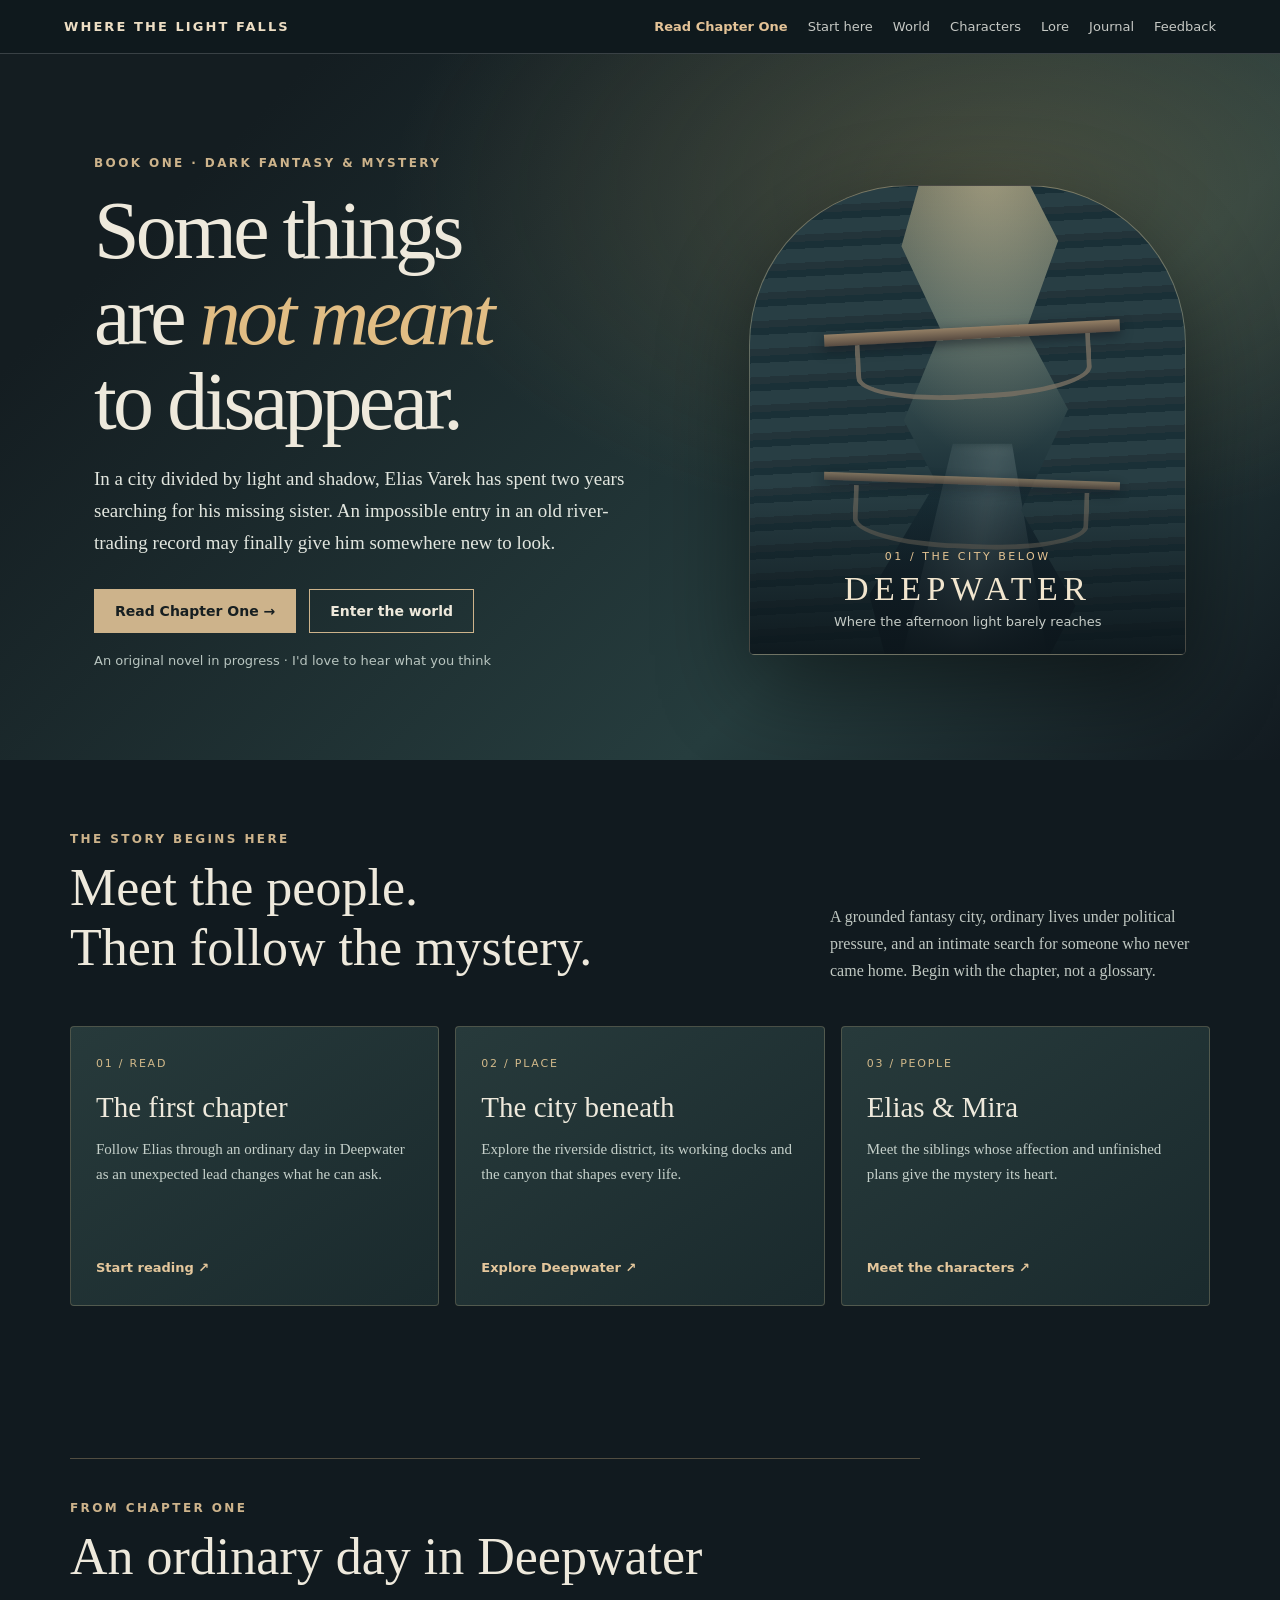
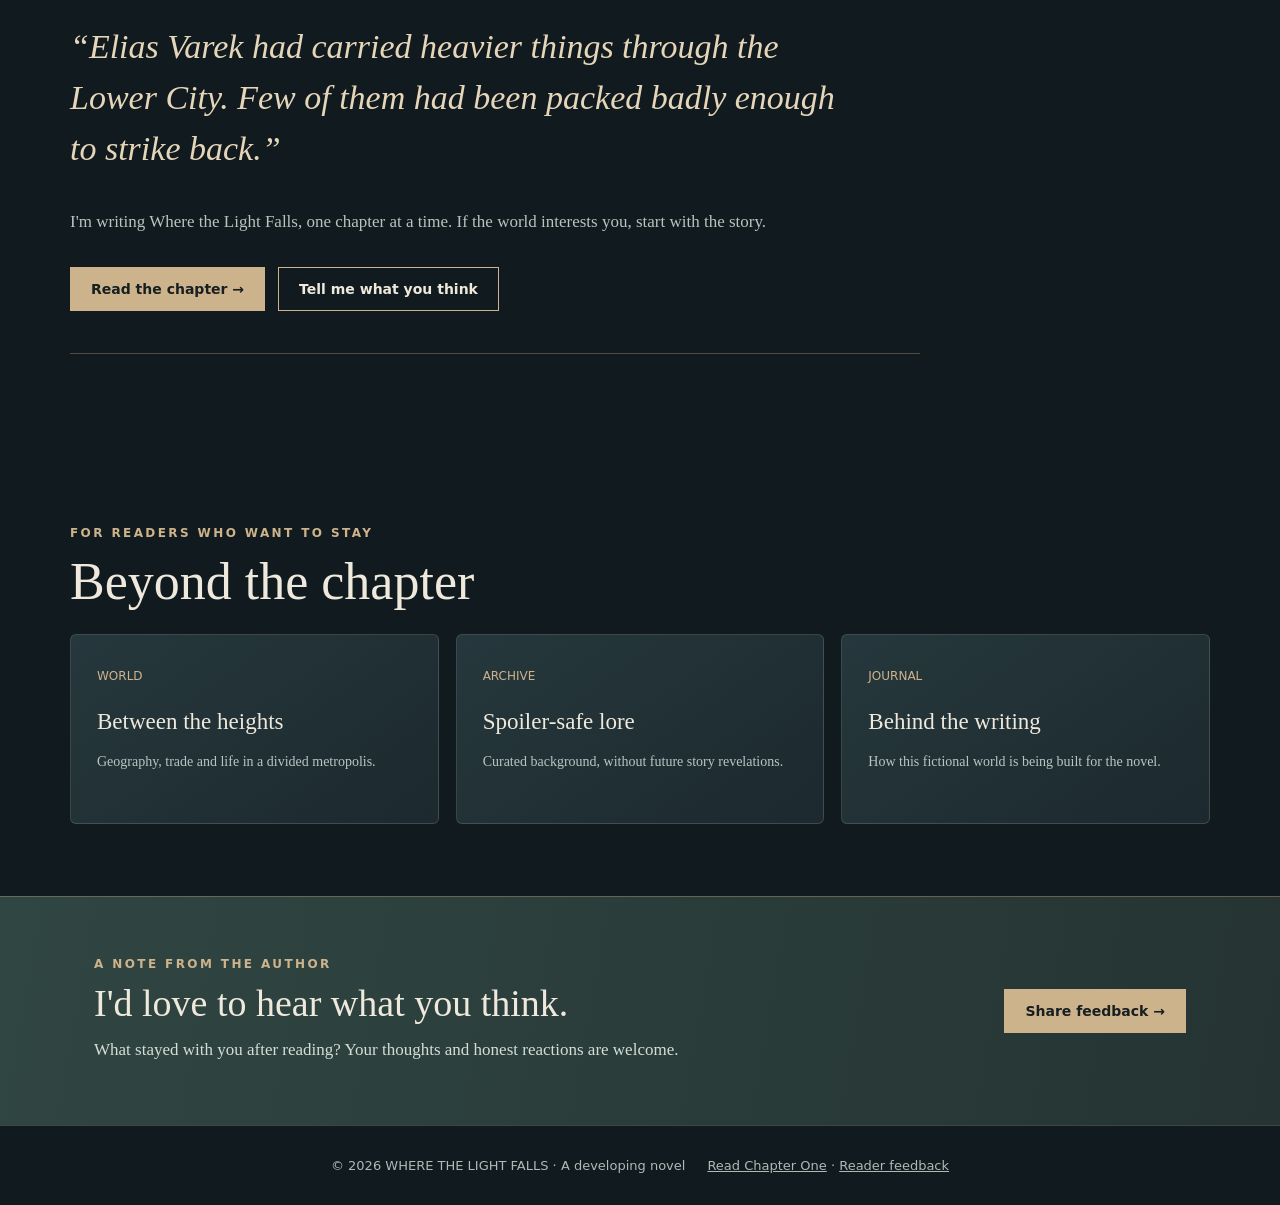
==== index.html @ 9a4fb6af "Update site metadata for novel in development" ====
<!doctype html>
<html lang="en">
<head>
<meta charset="utf-8">
<meta name="viewport" content="width=device-width,initial-scale=1">
<meta name="description" content="A sister missing for two years. A city divided by light and shadow. Discover Where the Light Falls and begin with Chapter One.">
<meta name="theme-color" content="#111a1f">
<meta property="og:type" content="website">
<meta property="og:title" content="Where the Light Falls — An Original Dark Fantasy Mystery">
<meta property="og:description" content="Explore the city of Deepwater, meet Elias and Mira, and read Chapter One.">
<title>Where the Light Falls — Read the First Chapter</title>
<link rel="stylesheet" href="styles.css">
</head>
<body>
<a class="skip" href="#app">Skip to main content</a>
<header class="header">
<a class="brand" href="#/">WHERE THE LIGHT FALLS</a>
<button class="menu" aria-expanded="false" aria-controls="nav" id="menu" type="button">Menu</button>
<nav id="nav" class="nav" aria-label="Main navigation">
<a class="nav-feature" href="chapter-one.html">Read Chapter One</a>
<a href="#/discover">Start here</a>
<a href="#/world">World</a>
<a href="#/characters">Characters</a>
<a href="#/lore">Lore</a>
<a href="#/development">Journal</a>
<a href="feedback.html">Feedback</a>
</nav>
</header>
<main id="app" tabindex="-1">
<noscript><section class="shell section"><h1>Where the Light Falls</h1><p>A novel-first dark fantasy mystery. <a href="chapter-one.html">Read Chapter One</a> or <a href="feedback.html">send your reactions</a>.</p></section></noscript>
</main>
<footer class="footer"><span>© 2026 WHERE THE LIGHT FALLS · A developing novel</span><span><a href="chapter-one.html">Read Chapter One</a> · <a href="feedback.html">Reader feedback</a></span></footer>
<script src="app.js"></script>
</body>
</html>
---- styles.css ----
:root{--bg:#111a1f;--panel:#202c31;--gold:#cdb38b;--paper:#eee5d4;--ink:#332f29;--muted:#c1c6c3}*{box-sizing:border-box}html{scroll-behavior:smooth}body{margin:0;background:var(--bg);color:#eee9dc;font:17px/1.7 Georgia,serif}a{color:inherit}button,input{font:inherit}a:focus-visible,button:focus-visible,input:focus-visible{outline:3px solid var(--gold);outline-offset:3px}.skip{position:absolute;left:-9999px}.skip:focus{left:10px;top:10px;z-index:10;background:white;color:black;padding:10px}.header{position:sticky;top:0;z-index:5;padding:19px 5%;display:flex;align-items:center;justify-content:space-between;gap:20px;background:#10191ef5;border-bottom:1px solid #ffffff2d}.brand{text-decoration:none;letter-spacing:.16em;font:bold 13px system-ui;color:#eddec4}.nav{display:flex;flex-wrap:wrap;gap:20px}.nav a{font:13px system-ui;text-decoration:none;color:#c6c9c5}.nav a[aria-current=page],.nav a:hover{color:var(--gold)}.menu{display:none;border:1px solid #6b7675;background:none;color:#f0e6d7;padding:7px 12px}.shell{max-width:1140px;margin:auto;padding:0 24px}.hero{padding:110px 0 95px;background:radial-gradient(circle at 80% 40%,#3e625a52,transparent 43%),linear-gradient(125deg,transparent 50%,#82674b20)}.kicker{color:var(--gold);font:600 12px system-ui;letter-spacing:.2em;text-transform:uppercase}.hero h1{font-size:clamp(50px,8vw,94px);line-height:1.04;font-weight:normal;letter-spacing:-.04em;max-width:850px;margin:18px 0}.hero p{max-width:620px;color:#d0d5d0;font-size:19px}.actions{display:flex;flex-wrap:wrap;gap:13px;margin-top:30px}.btn{display:inline-block;text-decoration:none;border:1px solid var(--gold);padding:13px 20px;font:600 14px system-ui}.btn.primary{color:#171f21;background:var(--gold)}.section{padding:72px 0}.section h2,.title{font-size:clamp(34px,5vw,52px);font-weight:normal;line-height:1.15;margin:12px 0 22px}.muted{color:var(--muted)}.grid{display:grid;grid-template-columns:repeat(3,minmax(0,1fr));gap:17px}.tile{background:linear-gradient(145deg,#26383d,#1c292e);border:1px solid #ffffff20;border-radius:6px;padding:26px;min-height:190px;text-decoration:none}.tile:hover{border-color:var(--gold)}.tile small{font:12px system-ui;color:var(--gold)}.tile h3{font-size:23px;font-weight:normal;margin:13px 0 8px}.tile p{font-size:14px;color:#bac5c2;margin:0}.paper{max-width:930px;background:var(--paper);color:var(--ink);margin:40px auto 80px;padding:clamp(30px,6vw,70px);border-radius:5px}.paper a{color:#6b4b2d}.paper h1{font-weight:normal;font-size:clamp(36px,5vw,58px);line-height:1.13}.paper h2{font-size:30px;font-weight:normal}.paper p{max-width:70ch}.paper .kicker{color:#7b6247}.search{width:100%;max-width:600px;border:1px solid #cab994;background:#fbf6ed;color:#272723;border-radius:3px;padding:15px}.filters{display:flex;gap:8px;flex-wrap:wrap;margin:18px 0}.filter{border:1px solid #9aa5a0;color:#ddd;background:none;padding:7px 12px;border-radius:30px;font:13px system-ui;cursor:pointer}.filter.active{background:var(--gold);color:#1b2428}.timeline{border-left:1px solid var(--gold);padding-left:28px;margin:35px 0}.event{position:relative;margin-bottom:32px}.event:before{content:'';position:absolute;left:-34px;top:9px;width:11px;height:11px;border-radius:50%;background:var(--gold)}.event h3{margin:0;font-size:21px}.event p{margin:4px 0;color:#c4cecb}.disclaimer{border-left:3px solid var(--gold);padding:10px 18px;color:#c5d0ce;font:14px/1.7 system-ui}.footer{border-top:1px solid #ffffff30;padding:32px 22px;text-align:center;font:13px system-ui;color:#afb9b6}@media(max-width:800px){.menu{display:block}.nav{display:none;position:absolute;left:0;right:0;top:64px;background:var(--bg);padding:20px 5%;flex-direction:column}.nav.open{display:flex}.grid{grid-template-columns:repeat(2,1fr)}}@media(max-width:560px){.grid{grid-template-columns:1fr}.hero{padding:75px 0}.hero h1{font-size:50px}.section{padding:45px 0}.paper{margin:25px 14px;padding:28px}.header{padding:15px}}@media(prefers-reduced-motion:reduce){html{scroll-behavior:auto}}


/* Reader edition, 20 Oct 2026: story-first presentation and accessible long-form reading. */
:root{--paper-cream:#f0e7d7;--dark-forest:#131e23;--reading-ink:#282a27}
.header .nav-feature{color:#e4c397;font-weight:700}
.header .nav-feature:hover{color:#fff0d3}
.footer{display:flex;justify-content:center;align-items:center;gap:22px;flex-wrap:wrap}
.footer a:hover{color:var(--gold)}
.story-hero{padding:clamp(64px,8vw,105px) 0 76px;overflow:hidden;background:radial-gradient(ellipse at 78% 19%,#a58a534a,transparent 43%),linear-gradient(135deg,#141d21 16%,#263d3e 70%,#121a20)}
.hero-grid{display:grid;grid-template-columns:1.14fr .86fr;gap:clamp(30px,6vw,100px);align-items:center}
.story-hero h1{font-size:clamp(48px,6.4vw,87px);line-height:1.04;letter-spacing:-.045em;max-width:none}
.story-hero h1 em{font-weight:normal;color:#e1bd84}
.story-hero .hero-lead{max-width:560px;color:#e2e6df;font-size:19px;line-height:1.68}
.hero-note{font:13px/1.6 system-ui!important;color:#b8c5c0!important;margin-top:18px}
.canyon-visual{position:relative;isolation:isolate;min-height:470px;overflow:hidden;border:1px solid #b6a17e55;border-radius:160px 160px 5px 5px;background:linear-gradient(180deg,#8f94845e 0%,#435b5b 30%,#182d35 67%,#121c26 100%);box-shadow:0 30px 90px #0007}
.canyon-light{position:absolute;inset:-20% 0 0;background:radial-gradient(ellipse at 55% 12%,#ddcda47a 0%,transparent 43%)}
.canyon-side{position:absolute;z-index:2;top:-4%;height:120%;width:57%;background:repeating-linear-gradient(177deg,#283e44 0 14px,#23343a 14px 21px,#1a3037 21px 28px);border:1px solid #566c6a5c}
.side-left{left:-8%;clip-path:polygon(0 0,84% 0,75% 14%,91% 29%,76% 45%,89% 56%,62% 76%,76% 100%,0 100%)}
.side-right{right:-9%;clip-path:polygon(18% 0,100% 0,100% 100%,14% 100%,40% 78%,18% 61%,37% 43%,20% 29%,33% 13%)}
.canyon-bridge{position:absolute;left:17%;right:15%;height:12px;z-index:3;background:linear-gradient(#937f65,#584b41);box-shadow:0 4px 12px #121820a6}
.canyon-bridge:after{content:"";position:absolute;left:10%;right:10%;top:12px;height:55px;border:5px solid #7a7163;border-top:0;border-radius:0 0 45% 45%;opacity:.8}
.bridge-top{top:30%;transform:rotate(-3deg)}
.bridge-mid{top:62%;transform:rotate(2deg);height:8px;opacity:.8}
.canyon-river{position:absolute;z-index:1;bottom:0;left:35%;width:35%;height:45%;background:linear-gradient(100deg,transparent,#8fa3a34d,transparent);clip-path:polygon(33% 0,72% 0,95% 100%,0 100%);filter:blur(4px)}
.canyon-visual-label{position:absolute;z-index:5;left:0;bottom:0;right:0;padding:65px 25px 25px;background:linear-gradient(0deg,#0c161be9,transparent);display:flex;flex-direction:column;align-items:center;text-align:center}
.canyon-visual-label span{color:#e5c493;font:11px system-ui;letter-spacing:.23em}
.canyon-visual-label strong{font:normal 34px/1.5 Georgia,serif;letter-spacing:.16em;color:#f2e6cf}
.canyon-visual-label small{color:#c6ccc7;font:13px system-ui}
.split-heading{display:flex;justify-content:space-between;gap:55px;align-items:end;margin-bottom:26px}
.split-heading>p{max-width:380px;font-size:16px;color:#c0c8c2}
.story-grid{display:grid;grid-template-columns:repeat(3,minmax(0,1fr));gap:16px}
.feature-tile{display:flex;flex-direction:column;padding:30px 25px;text-decoration:none;min-height:280px;background:linear-gradient(145deg,#273a3b,#1a2a2d);border:1px solid #c7b18745;border-radius:4px;transition:border-color .2s,transform .2s}
.feature-tile:hover{border-color:#cfb78e;transform:translateY(-3px)}
.feature-tile .number{font:11px system-ui;letter-spacing:.16em;color:#d2b98a}
.feature-tile h3{font-size:29px;font-weight:normal;line-height:1.2;margin:20px 0 12px}
.feature-tile p{color:#c5d0ca;font-size:15px;margin:0 0 22px}
.tile-link{margin-top:auto;color:#e4c79c;font:600 13px system-ui}
.excerpt-section{padding-block:80px 100px}
.excerpt-copy{max-width:850px;border-top:1px solid #ab96716a;border-bottom:1px solid #ab96716a;padding:42px 0}
.excerpt-copy h2{margin-bottom:24px}
.excerpt-line{font:italic clamp(23px,3vw,34px)/1.5 Georgia,serif;color:#e6d6b9;max-width:780px}
.excerpt-copy>p:not(.excerpt-line){color:#b8c4bd}
.reader-invite{background:linear-gradient(100deg,#304643,#253432);padding:60px 0;border-top:1px solid #bfa47763}
.reader-invite .shell{display:flex;justify-content:space-between;gap:34px;align-items:center}
.reader-invite h2{font-size:38px;line-height:1.1;font-weight:normal;margin:12px 0}
.reader-invite p{margin:0;color:#d5ddd5}
.reader-invite .btn{flex-shrink:0}
.btn:hover{filter:brightness(1.09)}
/* Standalone reader: full text is semantic HTML and requires no JS. */
.reading-header{position:relative}
.reading-nav{display:flex;align-items:center;gap:25px;font:14px system-ui}
.reading-nav a{text-decoration:none;color:#e4d7c4}
.reading-nav a:hover{text-decoration:underline;color:var(--gold)}
.brand-mark{color:#d0b18a;font-size:12px;letter-spacing:0;margin-right:9px}
.reading-progress{position:fixed;top:0;left:0;right:0;height:4px;z-index:25;pointer-events:none}
#progress-fill{background:#c9ae7c;height:100%;width:0;transition:width .08s}
.reading-page{background:radial-gradient(circle at 50% 0%,#394443,#151e21 70%);color:#e7e3d7}
.reader-frame{width:min(100% - 32px,880px);margin:54px auto 110px;background:var(--paper-cream);color:var(--reading-ink);border:1px solid #cfc0a6;box-shadow:0 24px 70px #0006}
.reader-intro{text-align:center;padding:64px 52px 32px}
.reader-intro .kicker{color:#765c42}
.reader-intro h1{font:normal clamp(44px,7vw,72px)/1.13 Georgia,serif;letter-spacing:-.035em;margin:18px 0 10px}
.reader-subtitle{font:19px Georgia,serif;letter-spacing:.04em;margin:0;color:#645b4f}
.reader-deck{max-width:460px;margin:34px auto 12px;color:#4e5049;font-size:16px}
.reader-meta{font:13px/1.6 system-ui;margin:0;color:#696960}
.reading-tools{position:sticky;top:0;z-index:4;margin:12px auto 0;padding:12px 36px;background:#e3d8c5f0;border-block:1px solid #bdaf9b;display:flex;justify-content:space-between;align-items:center;gap:16px}
.reading-tools-label{font:12px system-ui;color:#4b4f47}
.reading-tool-actions{display:flex;align-items:center;gap:7px}
.reading-tool-actions button{cursor:pointer;border:1px solid #77705f;background:#f5eedf;color:#262b27;border-radius:4px;padding:7px 13px;font:14px system-ui}
.reading-tool-actions button:hover{background:#fff8ea}
.reading-tool-actions button:disabled{opacity:.4;cursor:default}
.reader-prose{max-width:68ch;margin:auto;padding:48px 28px 70px;font:var(--reader-font,20px)/1.84 Georgia,serif;letter-spacing:.001em}
.reader-prose p{margin:0 0 1.18em;max-width:none;overflow-wrap:break-word}
.reader-prose em{font-style:italic}
.reader-prose .scene-break{text-align:center;margin:2em 0 2.6em;color:#8c7c66;letter-spacing:.3em}
.end-of-chapter{text-align:center;border-top:1px solid #bbae9b;padding:64px 55px 58px;background:#e6dccd}
.end-of-chapter .kicker{color:#715638}
.end-of-chapter h2{font:normal 40px Georgia,serif;line-height:1.2;margin:14px 0}
.end-of-chapter>p{max-width:560px;margin:0 auto;color:#4c4b46}
.end-of-chapter .actions{justify-content:center;margin:30px 0}
.end-of-chapter .btn{border-color:#755a3f;color:#302e28}
.end-of-chapter .btn.primary{background:#463b2e;color:#fff7e8;border-color:#463b2e}
.end-of-chapter .reader-disclaimer{font:12px/1.65 system-ui;margin-top:24px;color:#605c54}
.night-reader .reader-frame{background:#19232a;color:#e8e4d9;border-color:#576b6b}
.night-reader .reader-intro .kicker,.night-reader .reader-subtitle,.night-reader .reader-deck,.night-reader .reader-meta{color:#d5c8ae}
.night-reader .reading-tools{background:#26353add;border-color:#657273}
.night-reader .reading-tools-label{color:#f0e7d4}
.night-reader .reading-tool-actions button{background:#34464b;border-color:#c3baa8;color:#fff5e4}
.night-reader .end-of-chapter{background:#1d2c31;border-color:#60706e}
.night-reader .end-of-chapter h2,.night-reader .end-of-chapter>p{color:#f0e9dc}
.night-reader .end-of-chapter .reader-disclaimer{color:#d6ccc0}
.night-reader .end-of-chapter .kicker{color:#d1b68c}
.night-reader .end-of-chapter .btn{color:#f5e8d3;border-color:#c9b992}
.night-reader .end-of-chapter .btn.primary{background:#d4b78d;color:#1e2527}
.feedback-shell{padding-top:85px;padding-bottom:85px}
.feedback-shell>.title{max-width:800px;font-size:clamp(44px,6vw,69px)}
.feedback-lead{max-width:700px;color:#d5ddd5;font-size:20px}
.feedback-layout{display:grid;grid-template-columns:1.45fr 1fr;gap:23px;margin:40px 0}
.feedback-panel{background:#f0e7d7;color:#30332e;padding:35px 39px}
.feedback-panel h2,.feedback-aside h2,.feedback-note h2{font:normal 31px Georgia,serif;line-height:1.2;margin:8px 0 20px}
.feedback-panel>p{color:#585a54}
.feedback-panel li{margin:0 0 14px;line-height:1.55;padding-left:5px}
.feedback-aside{padding:34px;border:1px solid #cab58e79;background:#223238}
.feedback-aside p{font-size:16px}
.feedback-aside .btn{display:inline-block;margin:15px 0 10px}
.feedback-aside .privacy-note{font:13px/1.7 system-ui;color:#d5ddd5}
.feedback-note{max-width:740px;border-top:1px solid #806e56;padding-top:30px}
.feedback-note p{color:#c9d3cd}
@media(max-width:980px){.hero-grid{grid-template-columns:1fr .8fr;gap:20px}.canyon-visual{min-height:400px}.story-hero h1{font-size:clamp(44px,7vw,69px)}}
@media(max-width:800px){.hero-grid{grid-template-columns:1fr}.canyon-visual{width:min(100%,530px);min-height:310px;max-height:340px;justify-self:center;border-radius:120px 120px 5px 5px}.story-hero{padding:70px 0 55px}.story-grid{grid-template-columns:1fr}.feature-tile{min-height:210px}.split-heading{display:block}.reader-invite .shell{display:block}.reader-invite .btn{margin-top:20px}.feedback-layout{grid-template-columns:1fr}.feedback-shell{padding-top:60px}}
@media(max-width:560px){.story-hero h1{font-size:clamp(44px,13vw,63px)}.story-hero .hero-lead{font-size:17px}.canyon-visual{min-height:280px}.reader-frame{width:100%;margin:0 auto 40px;border-inline:0}.reader-intro{padding:45px 20px 26px}.reader-intro h1{font-size:44px}.reader-prose{padding:32px 23px 55px;line-height:1.78}.reading-tools{padding:10px 17px}.reading-tools-label{display:none}.end-of-chapter{padding:48px 24px}.end-of-chapter h2{font-size:34px}.reading-header{gap:14px}.reading-header .brand{max-width:190px;font-size:10px}.reading-nav{gap:12px;font-size:12px}.feedback-panel,.feedback-aside{padding:25px}}
@media(prefers-reduced-motion:reduce){.feature-tile,#progress-fill{transition:none}}
@media print{.reading-page{background:white}.reading-header,.reading-progress,.reading-tools,.end-of-chapter,.footer{display:none!important}.reader-frame{border:none;box-shadow:none;margin:0;width:100%}.reader-prose{padding:10px;max-width:70ch;font-size:11pt;line-height:1.45}.reader-intro{padding:20px}}
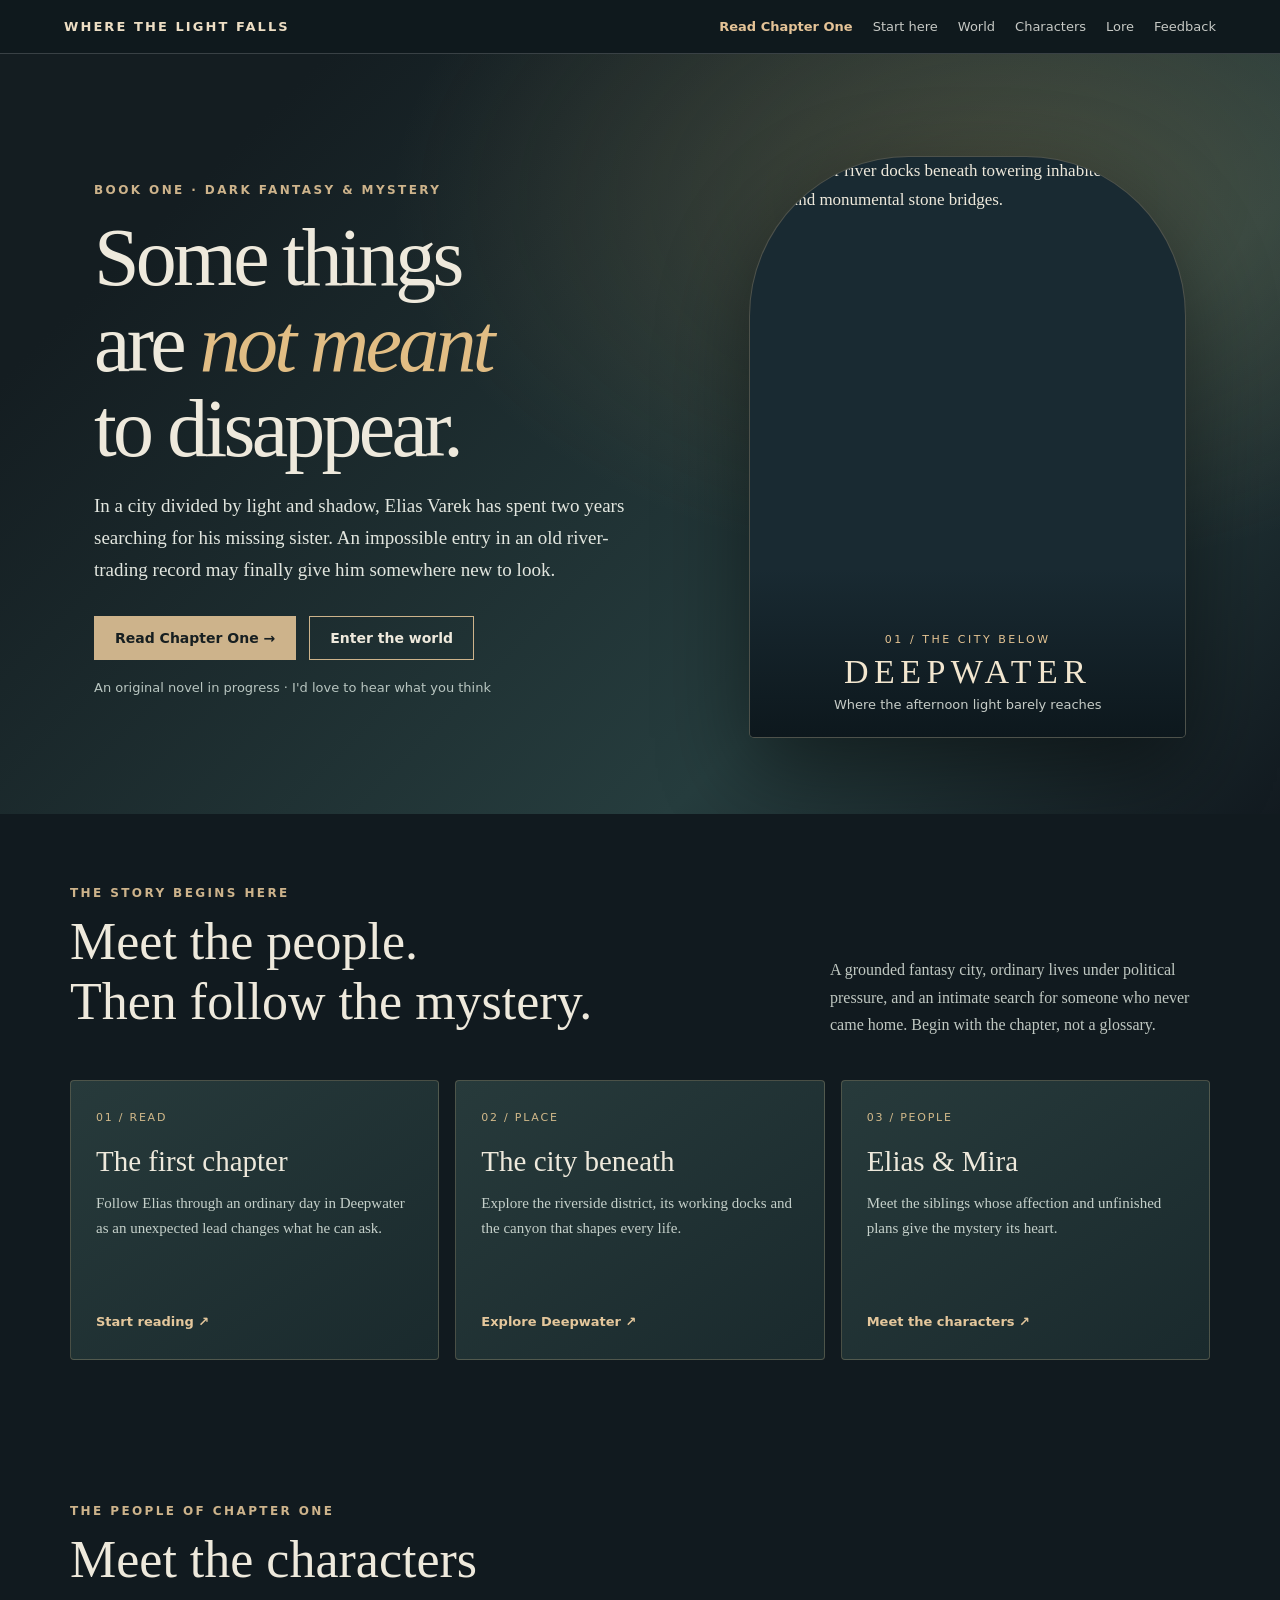
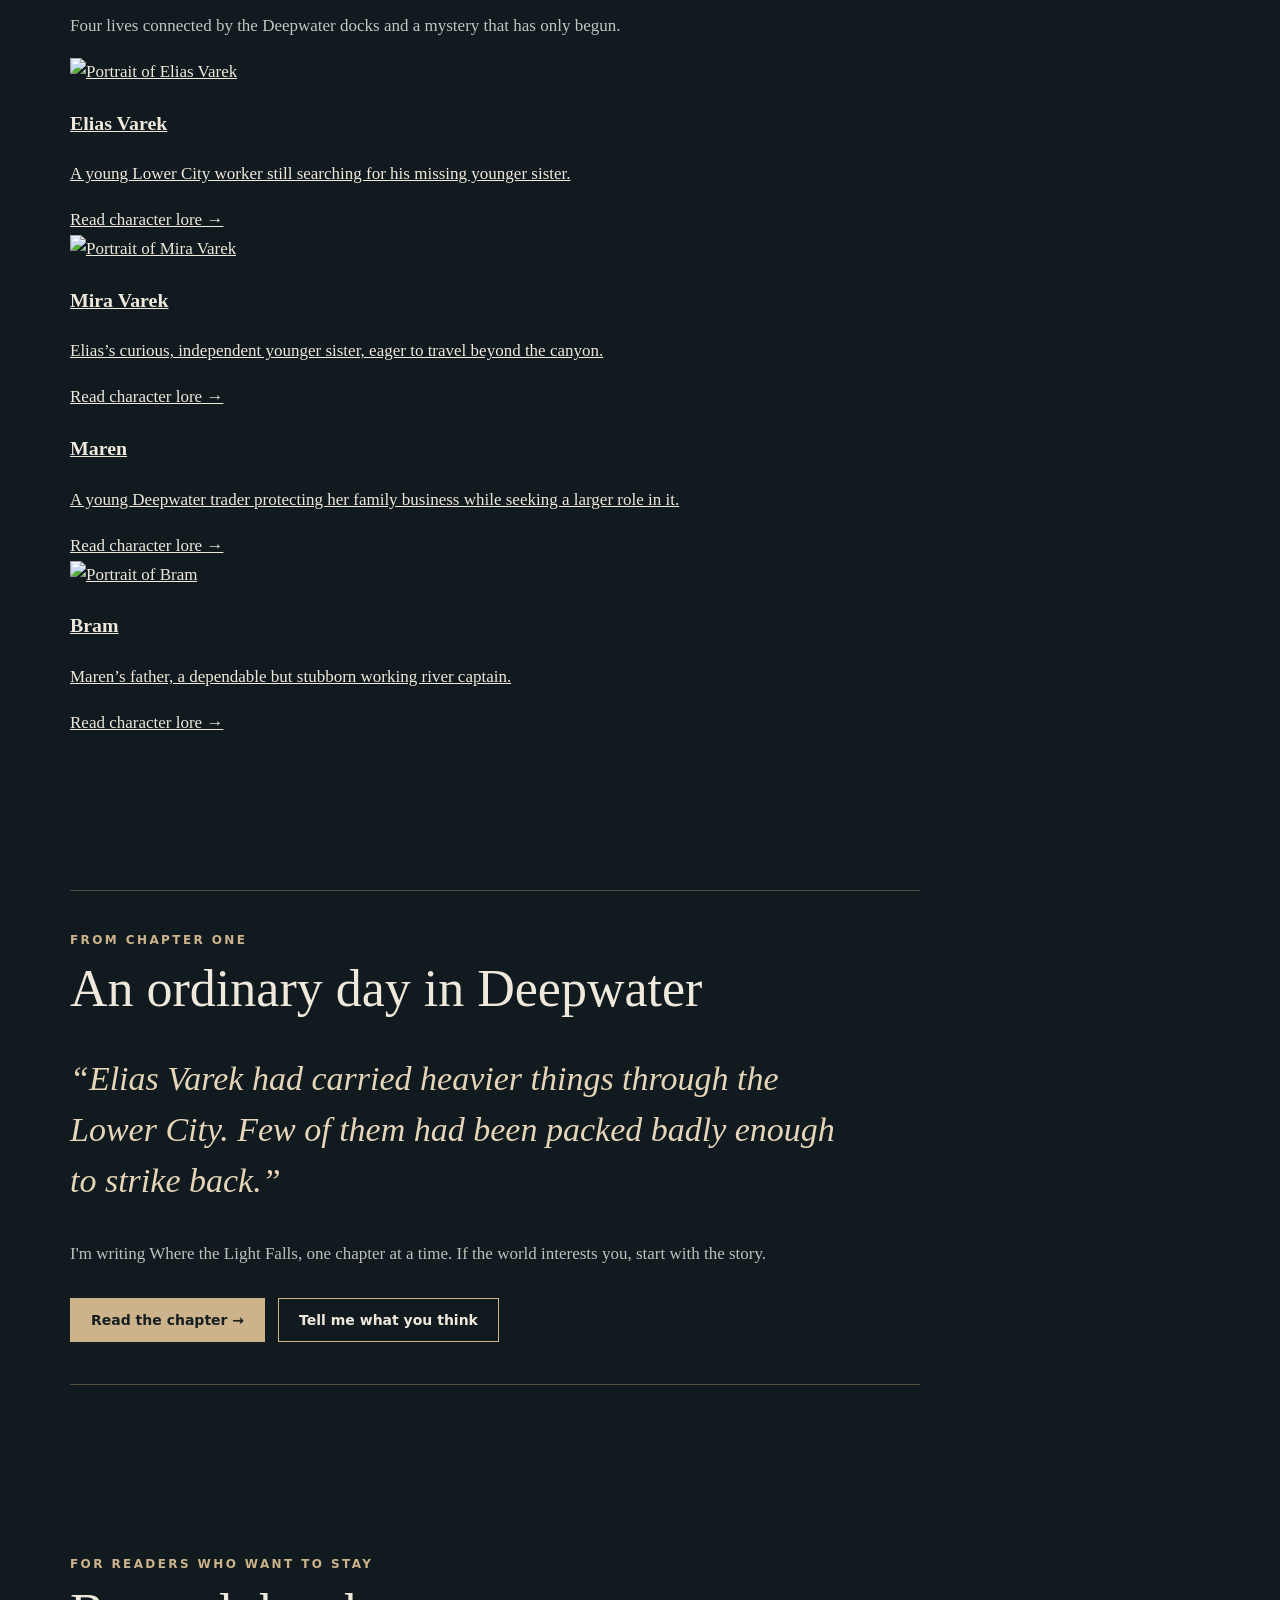
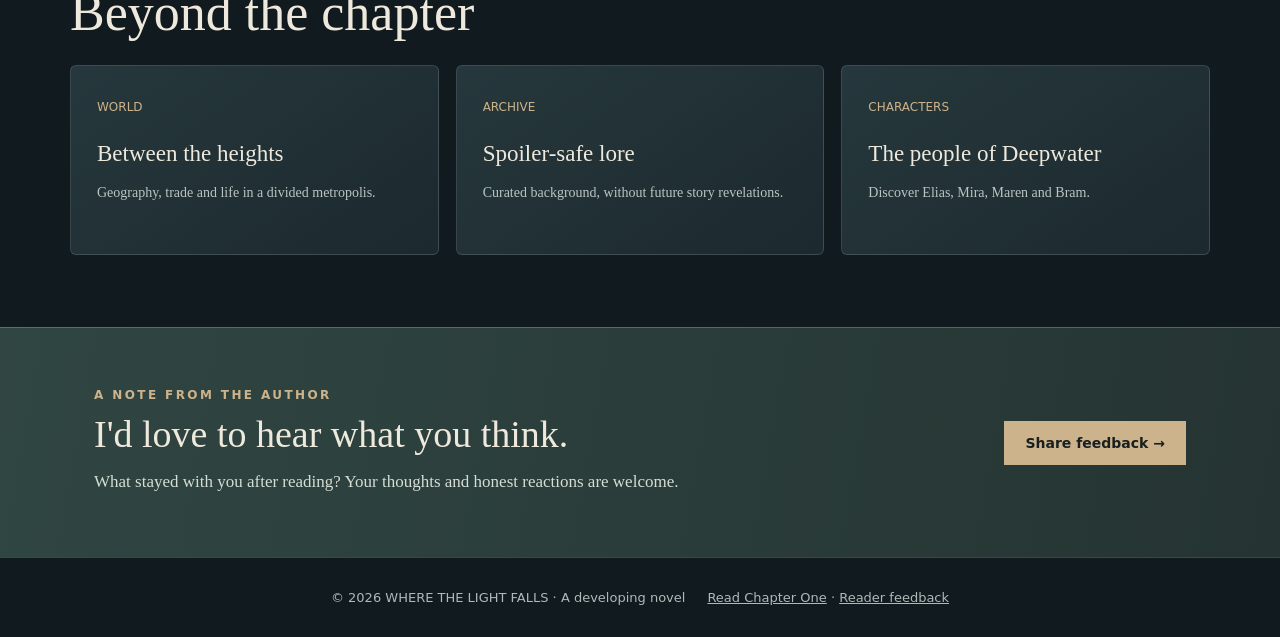
==== commit f49ee696: "Remove Development Journal from navigation" ====
--- a/index.html
+++ b/index.html
@@ -22,7 +22,6 @@
 <a href="#/world">World</a>
 <a href="#/characters">Characters</a>
 <a href="#/lore">Lore</a>
-<a href="#/development">Journal</a>
 <a href="feedback.html">Feedback</a>
 </nav>
 </header>
--- a/styles.css
+++ b/styles.css
@@ -111,3 +111,69 @@
 @media(max-width:560px){.story-hero h1{font-size:clamp(44px,13vw,63px)}.story-hero .hero-lead{font-size:17px}.canyon-visual{min-height:280px}.reader-frame{width:100%;margin:0 auto 40px;border-inline:0}.reader-intro{padding:45px 20px 26px}.reader-intro h1{font-size:44px}.reader-prose{padding:32px 23px 55px;line-height:1.78}.reading-tools{padding:10px 17px}.reading-tools-label{display:none}.end-of-chapter{padding:48px 24px}.end-of-chapter h2{font-size:34px}.reading-header{gap:14px}.reading-header .brand{max-width:190px;font-size:10px}.reading-nav{gap:12px;font-size:12px}.feedback-panel,.feedback-aside{padding:25px}}
 @media(prefers-reduced-motion:reduce){.feature-tile,#progress-fill{transition:none}}
 @media print{.reading-page{background:white}.reading-header,.reading-progress,.reading-tools,.end-of-chapter,.footer{display:none!important}.reader-frame{border:none;box-shadow:none;margin:0;width:100%}.reader-prose{padding:10px;max-width:70ch;font-size:11pt;line-height:1.45}.reader-intro{padding:20px}}
+
+/* Chapter One narrative illustrations: keep the approved image within the reading column. */
+.reader-prose .chapter-illustration{margin:2.3em 0 2.5em;max-width:100%;padding:0}
+.reader-prose .chapter-illustration img{display:block;width:100%;height:auto;max-width:100%;border:1px solid rgba(120,108,89,.33);border-radius:2px}
+.reader-prose .chapter-illustration figcaption{margin:.75em 0 0;font:italic .8em/1.5 Georgia,serif;text-align:center;opacity:.74}
+
+/* Approved Deepwater homepage illustration; keep the site label above the image. */
+.canyon-visual{aspect-ratio:3/4;min-height:0;max-height:none;background:#192a32}
+.canyon-visual .canyon-hero-image{display:block;width:100%;height:100%;object-fit:cover;object-position:50% 50%}
+.canyon-visual .canyon-visual-label{pointer-events:none}
+@media(max-width:980px){.canyon-visual{min-height:0}}
+@media(max-width:800px){.canyon-visual{width:min(100%,530px);min-height:0;max-height:none;aspect-ratio:3/4;border-radius:120px 120px 5px 5px}}
+@media(max-width:560px){.canyon-visual{min-height:0;max-height:none}}
+
+/* Homepage mobile polish: compact reading flow, proper image crop, accessible navigation. */
+@media(max-width:800px){
+  .header{gap:12px;min-height:65px}
+  .header .brand{min-width:0;overflow-wrap:anywhere;line-height:1.35}
+  .header .menu{flex-shrink:0;min-height:44px;cursor:pointer}
+  .header .nav{top:100%;z-index:10;box-shadow:0 12px 26px #0008;border-bottom:1px solid #ffffff26}
+  .header .nav.open{display:flex}
+  .header .nav a{display:block;padding:10px 2px;min-height:42px}
+  .story-hero{padding:48px 0 52px;overflow:visible}
+  .story-hero .hero-grid{grid-template-columns:minmax(0,1fr);gap:34px}
+  .story-hero .hero-copy{min-width:0}
+  .story-hero h1{font-size:clamp(41px,7.5vw,64px);line-height:1.1;overflow-wrap:normal}
+  .story-hero .hero-lead{font-size:18px;line-height:1.6}
+  .story-hero .canyon-visual{width:min(100%,390px);max-width:100%;justify-self:center;aspect-ratio:3/4;max-height:none;min-height:0;border-radius:110px 110px 5px 5px}
+  .story-hero .canyon-hero-image{object-position:50% 50%}
+  .split-heading{display:block;margin-bottom:25px}
+  .split-heading>p{max-width:55ch}
+  .story-grid{grid-template-columns:minmax(0,1fr)}
+  .feature-tile{min-height:0;padding:25px}
+  .feature-tile h3{margin:14px 0 10px}
+  .feature-tile p{margin-bottom:18px}
+  .excerpt-section{padding-block:48px 62px}
+  .reader-invite .shell{display:flex;flex-direction:column;align-items:flex-start;gap:20px}
+  .reader-invite h2{font-size:clamp(29px,6vw,38px)}
+}
+@media(max-width:560px){
+  .shell{padding-inline:20px}
+  .header{padding:12px 20px}
+  .header .brand{font-size:11px;letter-spacing:.08em}
+  .story-hero{padding:36px 0 44px}
+  .story-hero .hero-grid{gap:27px}
+  .story-hero .kicker{font-size:10px;letter-spacing:.15em}
+  .story-hero h1{font-size:clamp(37px,10vw,52px);letter-spacing:-.045em;margin:15px 0 18px}
+  .story-hero .hero-lead{font-size:16px;line-height:1.62}
+  .story-hero .actions{display:grid;grid-template-columns:minmax(0,1fr);gap:11px;margin-top:23px}
+  .story-hero .actions .btn{width:100%;text-align:center;padding:13px 16px}
+  .story-hero .hero-note{font-size:12px!important}
+  .story-hero .canyon-visual{width:min(100%,340px);border-radius:85px 85px 5px 5px}
+  .canyon-visual-label{padding:48px 12px 18px}
+  .canyon-visual-label span{font-size:10px;letter-spacing:.14em}
+  .canyon-visual-label strong{font-size:clamp(24px,7vw,31px);letter-spacing:.11em}
+  .canyon-visual-label small{font-size:11px;line-height:1.5}
+  .section h2{font-size:clamp(29px,8vw,39px)}
+  .feature-tile{padding:23px 21px}
+  .excerpt-line{font-size:clamp(22px,6vw,28px)}
+  .reader-invite{padding:42px 0}
+}
+@media(max-width:360px){
+  .story-hero h1{font-size:35px}
+  .header .brand{font-size:10px}
+  .story-hero .canyon-visual{width:min(100%,305px)}
+}
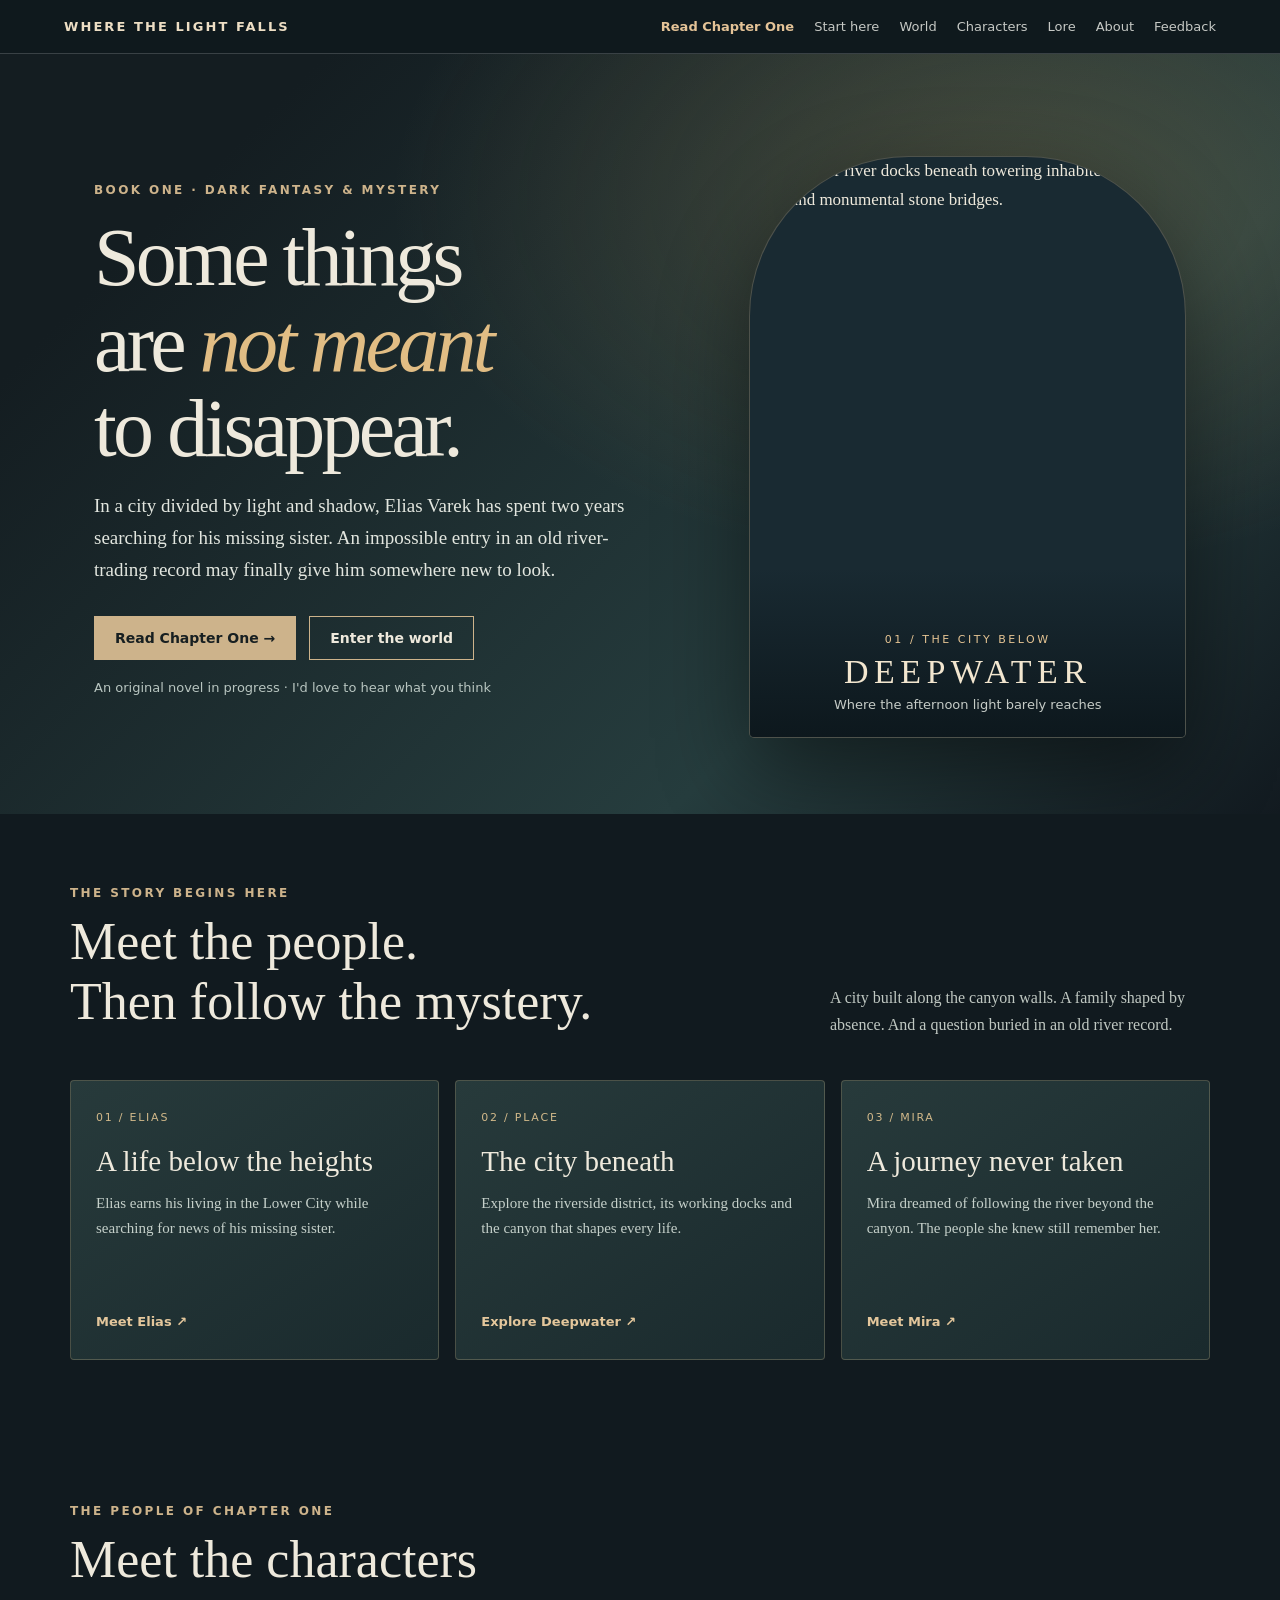
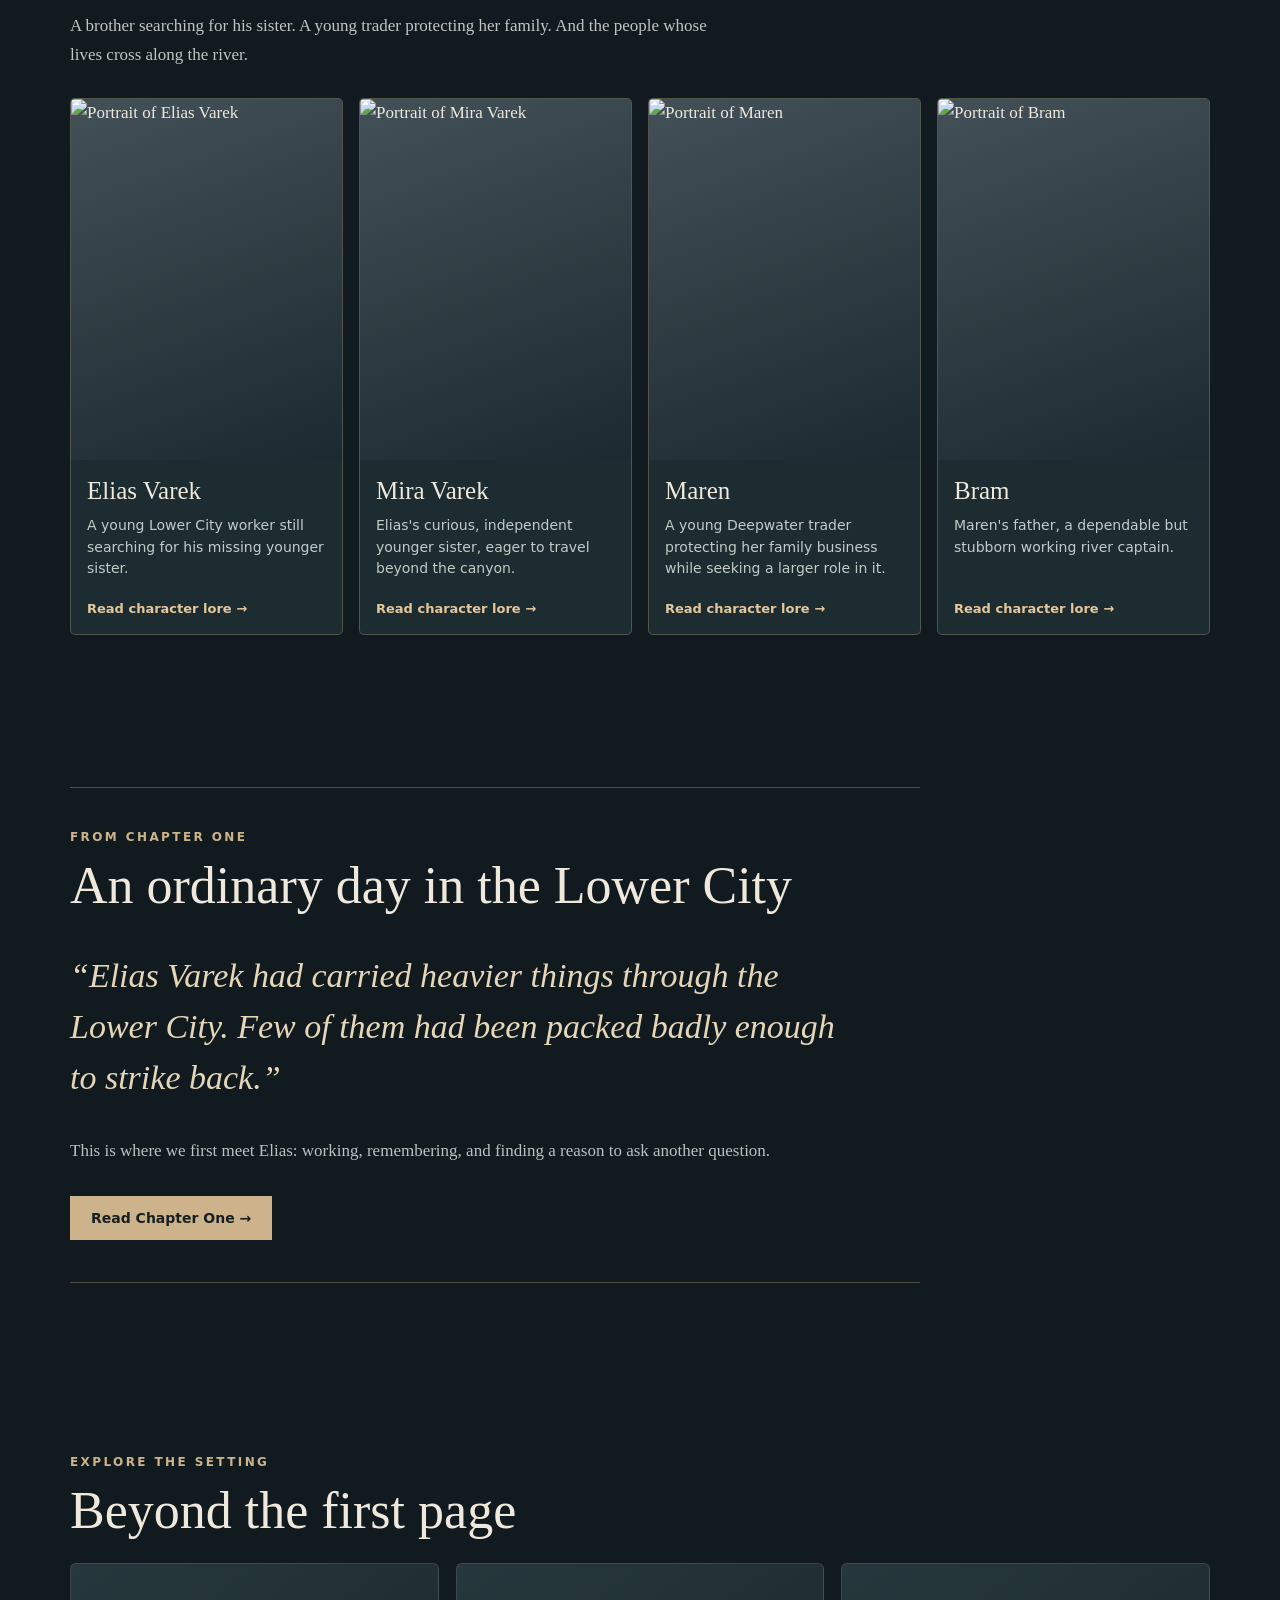
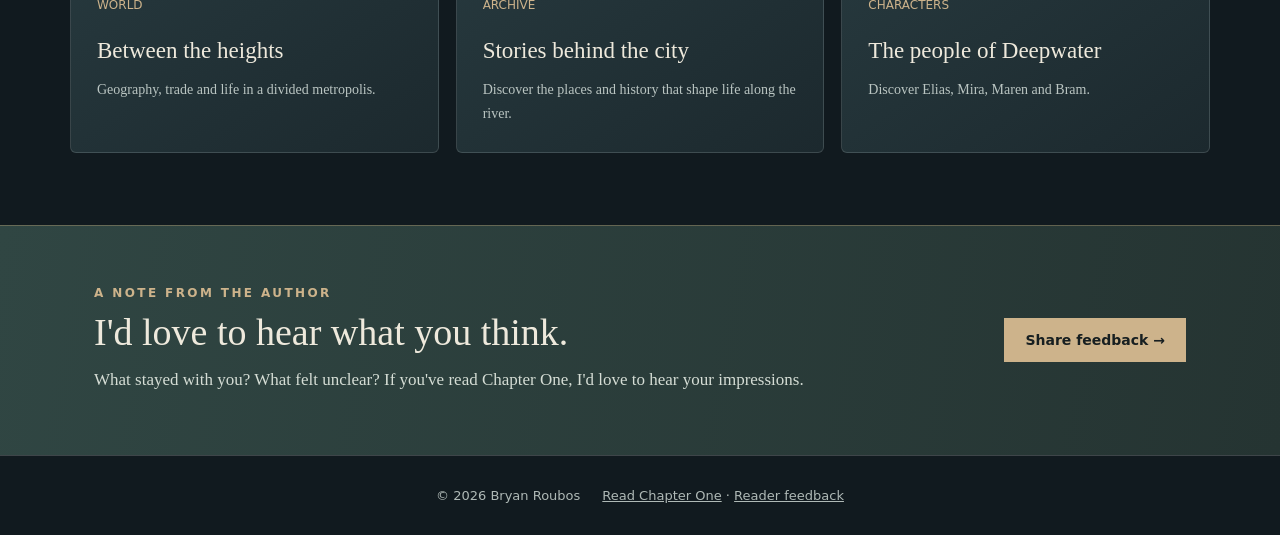
==== commit 4b613364: "Add author navigation and SEO metadata to home entry" ====
--- a/index.html
+++ b/index.html
@@ -4,7 +4,11 @@
 <meta charset="utf-8">
 <meta name="viewport" content="width=device-width,initial-scale=1">
 <meta name="description" content="A sister missing for two years. A city divided by light and shadow. Discover Where the Light Falls and begin with Chapter One.">
+<meta name="google-site-verification" content="">
 <meta name="theme-color" content="#111a1f">
+<link rel="canonical" href="https://bryanroubos.github.io/where-the-light-falls-site/">
+<meta property="og:url" content="https://bryanroubos.github.io/where-the-light-falls-site/">
+<meta property="og:image" content="https://bryanroubos.github.io/where-the-light-falls-site/assets/images/deepwater-city-below.png">
 <meta property="og:type" content="website">
 <meta property="og:title" content="Where the Light Falls — An Original Dark Fantasy Mystery">
 <meta property="og:description" content="Explore the city of Deepwater, meet Elias and Mira, and read Chapter One.">
@@ -14,21 +18,22 @@
 <body>
 <a class="skip" href="#app">Skip to main content</a>
 <header class="header">
-<a class="brand" href="#/">WHERE THE LIGHT FALLS</a>
+<a class="brand" href="index.html">WHERE THE LIGHT FALLS</a>
 <button class="menu" aria-expanded="false" aria-controls="nav" id="menu" type="button">Menu</button>
 <nav id="nav" class="nav" aria-label="Main navigation">
 <a class="nav-feature" href="chapter-one.html">Read Chapter One</a>
-<a href="#/discover">Start here</a>
-<a href="#/world">World</a>
-<a href="#/characters">Characters</a>
-<a href="#/lore">Lore</a>
+<a href="discover.html">Start here</a>
+<a href="world.html">World</a>
+<a href="characters.html">Characters</a>
+<a href="lore.html">Lore</a>
+<a href="about.html">About</a>
 <a href="feedback.html">Feedback</a>
 </nav>
 </header>
 <main id="app" tabindex="-1">
 <noscript><section class="shell section"><h1>Where the Light Falls</h1><p>A novel-first dark fantasy mystery. <a href="chapter-one.html">Read Chapter One</a> or <a href="feedback.html">send your reactions</a>.</p></section></noscript>
 </main>
-<footer class="footer"><span>© 2026 WHERE THE LIGHT FALLS · A developing novel</span><span><a href="chapter-one.html">Read Chapter One</a> · <a href="feedback.html">Reader feedback</a></span></footer>
+<footer class="footer"><span>© 2026 Bryan Roubos</span><span><a href="chapter-one.html">Read Chapter One</a> · <a href="feedback.html">Reader feedback</a></span></footer>
 <script src="app.js"></script>
 </body>
 </html>
--- a/styles.css
+++ b/styles.css
@@ -63,7 +63,7 @@
 .reader-subtitle{font:19px Georgia,serif;letter-spacing:.04em;margin:0;color:#645b4f}
 .reader-deck{max-width:460px;margin:34px auto 12px;color:#4e5049;font-size:16px}
 .reader-meta{font:13px/1.6 system-ui;margin:0;color:#696960}
-.reading-tools{position:sticky;top:0;z-index:4;margin:12px auto 0;padding:12px 36px;background:#e3d8c5f0;border-block:1px solid #bdaf9b;display:flex;justify-content:space-between;align-items:center;gap:16px}
+.reading-tools{position:relative;margin:12px auto 0;padding:12px 36px;background:#e3d8c5f0;border-block:1px solid #bdaf9b;display:flex;justify-content:space-between;align-items:center;gap:16px}
 .reading-tools-label{font:12px system-ui;color:#4b4f47}
 .reading-tool-actions{display:flex;align-items:center;gap:7px}
 .reading-tool-actions button{cursor:pointer;border:1px solid #77705f;background:#f5eedf;color:#262b27;border-radius:4px;padding:7px 13px;font:14px system-ui}
@@ -112,10 +112,37 @@
 @media(prefers-reduced-motion:reduce){.feature-tile,#progress-fill{transition:none}}
 @media print{.reading-page{background:white}.reading-header,.reading-progress,.reading-tools,.end-of-chapter,.footer{display:none!important}.reader-frame{border:none;box-shadow:none;margin:0;width:100%}.reader-prose{padding:10px;max-width:70ch;font-size:11pt;line-height:1.45}.reader-intro{padding:20px}}
 
-/* Chapter One narrative illustrations: keep the approved image within the reading column. */
-.reader-prose .chapter-illustration{margin:2.3em 0 2.5em;max-width:100%;padding:0}
-.reader-prose .chapter-illustration img{display:block;width:100%;height:auto;max-width:100%;border:1px solid rgba(120,108,89,.33);border-radius:2px}
-.reader-prose .chapter-illustration figcaption{margin:.75em 0 0;font:italic .8em/1.5 Georgia,serif;text-align:center;opacity:.74}
+/* Chapter illustrations: equally prominent, responsive, and uncropped. */
+.reader-prose .chapter-illustration{
+  display:flex;
+  flex-direction:column;
+  align-items:center;
+  width:100%;
+  max-width:100%;
+  margin:2.3em auto 2.5em;
+  padding:0;
+}
+.reader-prose .chapter-illustration img{
+  display:block;
+  width:min(440px,100%);
+  height:auto;
+  max-width:100%;
+  object-fit:contain;
+  border:1px solid rgba(120,108,89,.33);
+  border-radius:2px;
+}
+.reader-prose .chapter-illustration figcaption{
+  margin:.75em 0 0;
+  font:italic .8em/1.5 Georgia,serif;
+  text-align:center;
+  opacity:.74;
+}
+@media (min-width:601px) and (max-width:900px){
+  .reader-prose .chapter-illustration img{width:min(400px,100%)}
+}
+@media (max-width:600px){
+  .reader-prose .chapter-illustration img{width:min(400px,100%)}
+}
 
 /* Approved Deepwater homepage illustration; keep the site label above the image. */
 .canyon-visual{aspect-ratio:3/4;min-height:0;max-height:none;background:#192a32}
@@ -177,3 +204,30 @@
   .header .brand{font-size:10px}
   .story-hero .canyon-visual{width:min(100%,305px)}
 }
+
+/* Public character portraits: responsive homepage gallery and spoiler-safe lore pages. */
+.character-gallery{display:grid;grid-template-columns:repeat(4,minmax(0,1fr));gap:16px;margin-top:28px}
+.character-card{display:flex;flex-direction:column;min-width:0;overflow:hidden;border:1px solid #c7b1874f;border-radius:5px;background:#1d2c30;text-decoration:none;transition:border-color .2s,transform .2s}
+.character-card:hover{border-color:#cdb38b;transform:translateY(-3px)}
+.character-image{display:block;width:100%;aspect-ratio:3/4;height:auto;object-fit:cover;object-position:center 25%;background:linear-gradient(160deg,#435057,#1b2a30)}
+.character-image-placeholder{display:block}
+.character-card-copy{padding:16px 16px 18px;display:flex;flex:1;flex-direction:column;gap:9px}
+.character-card h3{margin:0;font:normal 25px/1.2 Georgia,serif}
+.character-card p{font:14px/1.55 system-ui;color:#c3cbc5;margin:0 0 12px}
+.character-card span{margin-top:auto;color:#e4c79c;font:600 13px system-ui}
+.home-characters>.muted{max-width:650px;margin-bottom:0}
+.lore-portrait{display:block;width:min(100%,330px);height:auto;aspect-ratio:3/4;object-fit:cover;object-position:center 20%;margin:0 auto 32px;border:1px solid #bca98b;border-radius:3px}
+@media(max-width:850px){.character-gallery{grid-template-columns:repeat(2,minmax(0,1fr));gap:14px}}
+@media(max-width:480px){.character-gallery{gap:10px}.character-card-copy{padding:12px}.character-card h3{font-size:21px}.character-card p{font-size:12px}.character-card span{font-size:12px}.home-characters{padding-block:42px}.lore-portrait{width:min(100%,290px)}}
+@media(max-width:350px){.character-gallery{grid-template-columns:minmax(0,1fr)}}
+
+/* Deepwater district photography-style painterly illustration: full lore view and archive thumbnail. */
+.tile-with-image{padding:0;overflow:hidden}
+.tile-with-image .tile-place-image{display:block;width:100%;height:auto;aspect-ratio:16/9;object-fit:cover}
+.tile-with-image small,.tile-with-image h3,.tile-with-image p{display:block;margin-left:25px;margin-right:25px}
+.tile-with-image small{margin-top:20px}
+.tile-with-image p{margin-bottom:24px}
+.lore-landscape{margin:0 0 30px}
+.lore-landscape img{width:100%;height:auto;display:block;border:1px solid #baa98e;border-radius:3px}
+.lore-landscape figcaption{text-align:center;font:italic 14px/1.5 Georgia,serif;margin-top:10px;color:#75695a}
+@media(max-width:560px){.tile-with-image small,.tile-with-image h3,.tile-with-image p{margin-left:20px;margin-right:20px}}
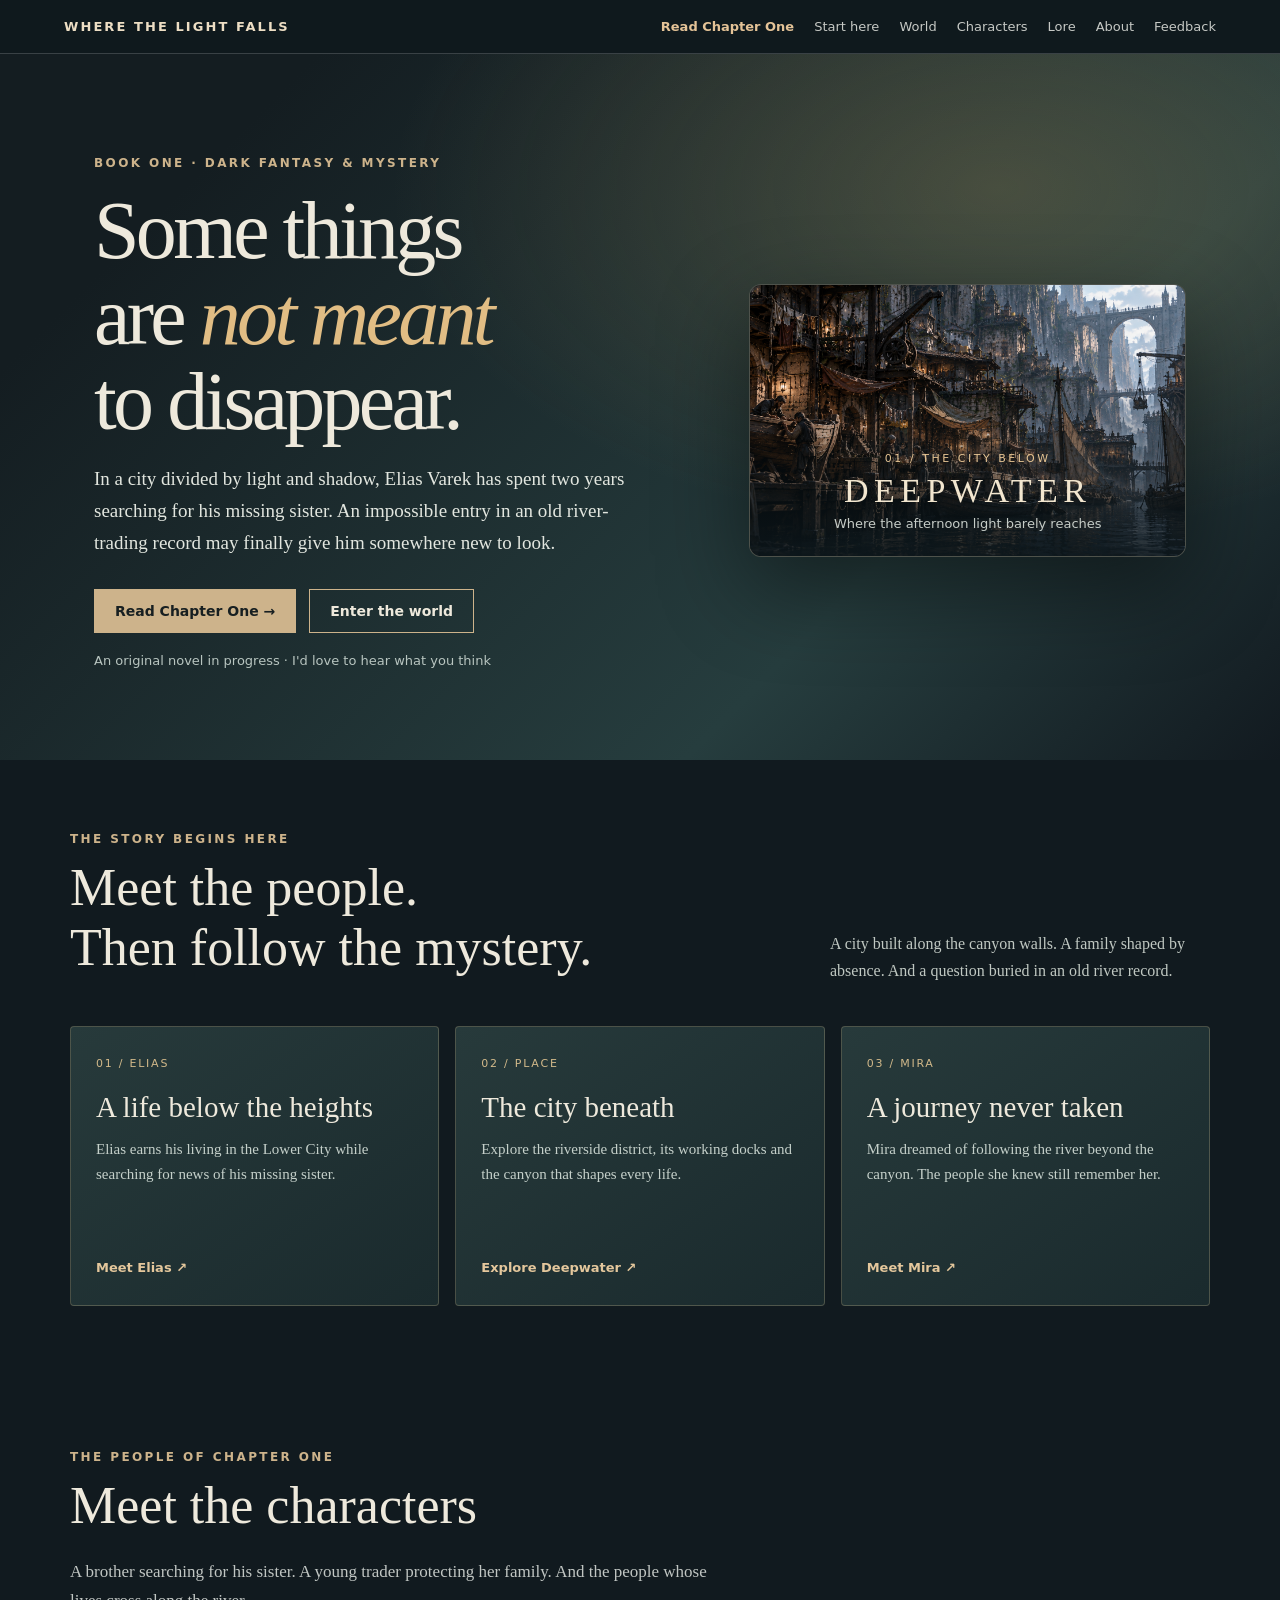
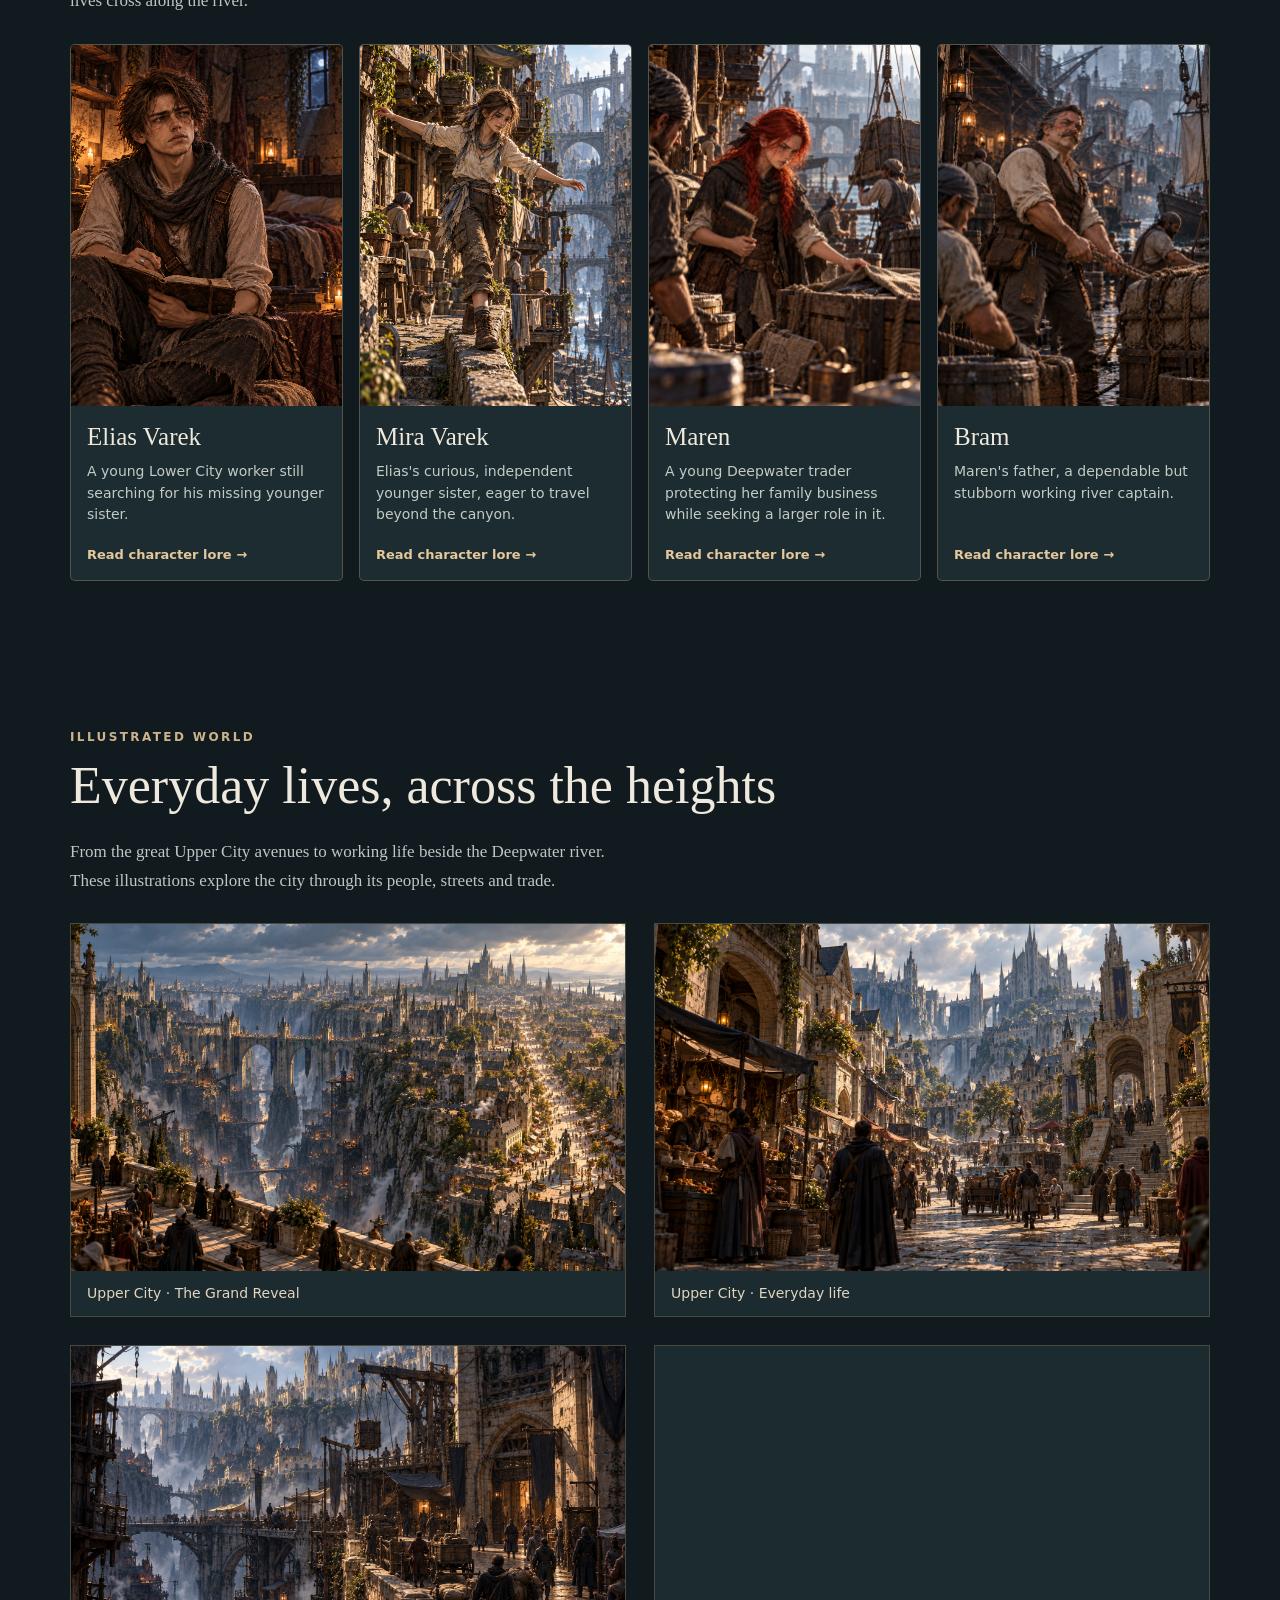
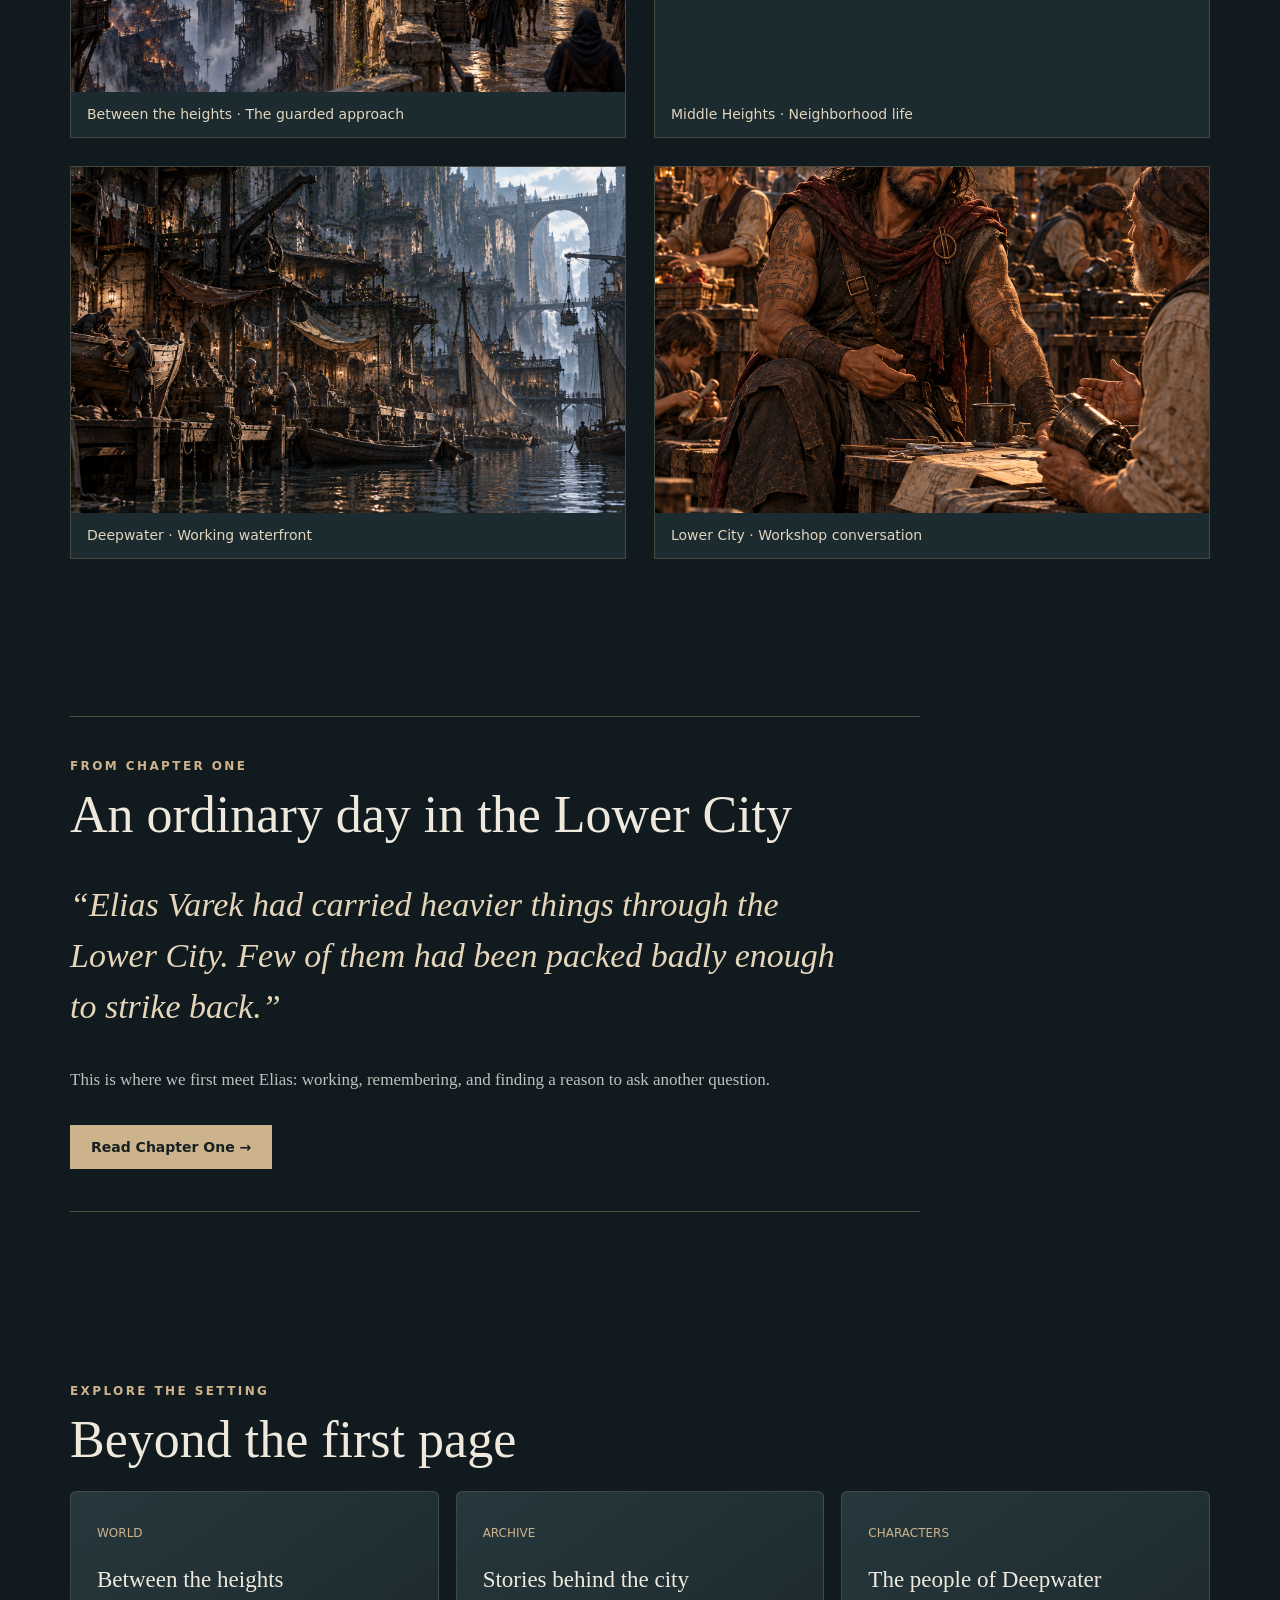
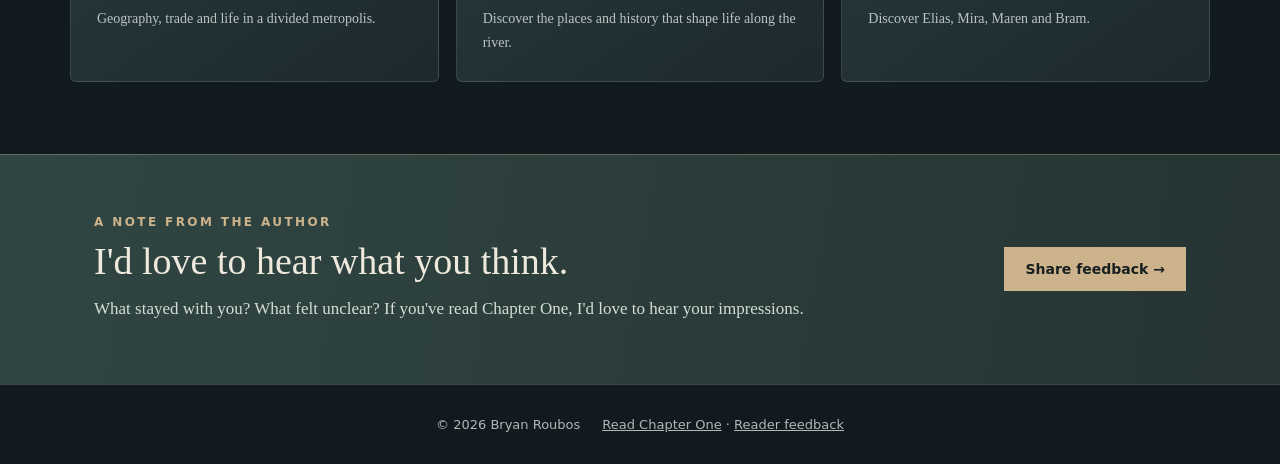
==== commit c0c1cc68: "Use current Deepwater illustration on homepage and enrich lore with selected artwork" ====
--- a/index.html
+++ b/index.html
@@ -8,7 +8,7 @@
 <meta name="theme-color" content="#111a1f">
 <link rel="canonical" href="https://bryanroubos.github.io/where-the-light-falls-site/">
 <meta property="og:url" content="https://bryanroubos.github.io/where-the-light-falls-site/">
-<meta property="og:image" content="https://bryanroubos.github.io/where-the-light-falls-site/assets/images/deepwater-city-below.png">
+<meta property="og:image" content="https://bryanroubos.github.io/where-the-light-falls-site/assets/images/districts/deepwater-working-waterfront.png">
 <meta property="og:type" content="website">
 <meta property="og:title" content="Where the Light Falls — An Original Dark Fantasy Mystery">
 <meta property="og:description" content="Explore the city of Deepwater, meet Elias and Mira, and read Chapter One.">
--- a/styles.css
+++ b/styles.css
@@ -231,3 +231,32 @@
 .lore-landscape img{width:100%;height:auto;display:block;border:1px solid #baa98e;border-radius:3px}
 .lore-landscape figcaption{text-align:center;font:italic 14px/1.5 Georgia,serif;margin-top:10px;color:#75695a}
 @media(max-width:560px){.tile-with-image small,.tile-with-image h3,.tile-with-image p{margin-left:20px;margin-right:20px}}
+
+/* Crawlable static pages retain navigation on narrow screens without relying on JS. */
+.header .static-nav{display:flex;flex-wrap:wrap}
+@media(max-width:800px){.header:has(.static-nav){flex-wrap:wrap}.header .static-nav{position:static;display:flex;flex-wrap:wrap;padding:0;background:transparent;gap:12px}}
+
+/* Expanded illustrated world — responsive desktop/tablet/mobile gallery. */
+.artwork-gallery{padding-block:clamp(42px,6vw,80px)}
+.artwork-gallery>p{max-width:68ch}
+.illustration-grid{display:grid;grid-template-columns:repeat(2,minmax(0,1fr));gap:clamp(16px,2.5vw,28px);margin-top:28px}
+.illustration-grid figure{min-width:0;margin:0;background:#1c2b30;border:1px solid #a58b6750;overflow:hidden}
+.illustration-grid img{display:block;width:100%;height:auto;aspect-ratio:16/10;object-fit:cover;object-position:center}
+.illustration-grid figcaption{padding:12px 16px;color:#e1d5bd;font:14px/1.5 system-ui}
+.character-image{display:block;width:100%;aspect-ratio:3/4;object-fit:cover;object-position:center 25%}
+.lore-landscape img{display:block;width:100%;height:auto;max-height:490px;object-fit:contain}
+.static-nav{flex-wrap:wrap;justify-content:flex-end;row-gap:10px}
+@media(max-width:900px){.static-nav{display:flex;position:static;background:transparent;padding:8px 0;flex-flow:row wrap;width:100%;justify-content:center;box-shadow:none}.header:has(.static-nav){flex-wrap:wrap}.static-nav a{padding:9px;min-height:44px;display:inline-flex;align-items:center}}
+@media(max-width:600px){.illustration-grid{grid-template-columns:1fr}.illustration-grid img{aspect-ratio:4/3}.artwork-gallery{padding-block:38px}.static-nav{gap:4px}.static-nav a{font-size:13px;padding:8px}}
+
+/* Deepwater's revised visual canon: show the full working-waterfront panorama. */
+.story-hero .canyon-visual{aspect-ratio:16/10;min-height:0;max-height:none;border-radius:12px;align-self:center}
+.story-hero .canyon-visual .canyon-hero-image{width:100%;height:100%;object-fit:cover;object-position:50% 50%}
+@media(max-width:800px){.story-hero .canyon-visual{width:min(100%,600px);aspect-ratio:16/10;border-radius:12px;max-height:none;min-height:0}}
+@media(max-width:560px){.story-hero .canyon-visual{width:100%;aspect-ratio:16/10;border-radius:10px}.story-hero .canyon-visual .canyon-visual-label{padding:42px 14px 13px}.story-hero .canyon-visual-label strong{font-size:clamp(22px,6vw,31px)}}
+/* Editorial artwork: consistent readable cards and uncropped lore illustration. */
+.tile-with-image{padding-top:0;overflow:hidden}
+.tile-with-image .tile-place-image{display:block;width:100%;aspect-ratio:16/10;height:auto;object-fit:cover;margin-bottom:18px}
+.lore-landscape{margin:24px auto 30px;width:min(100%,900px)}
+.lore-landscape img{display:block;width:100%;max-height:none;height:auto;object-fit:contain}
+.lore-landscape figcaption{text-align:center;font:italic 14px/1.5 Georgia,serif;margin-top:9px;color:#827361}
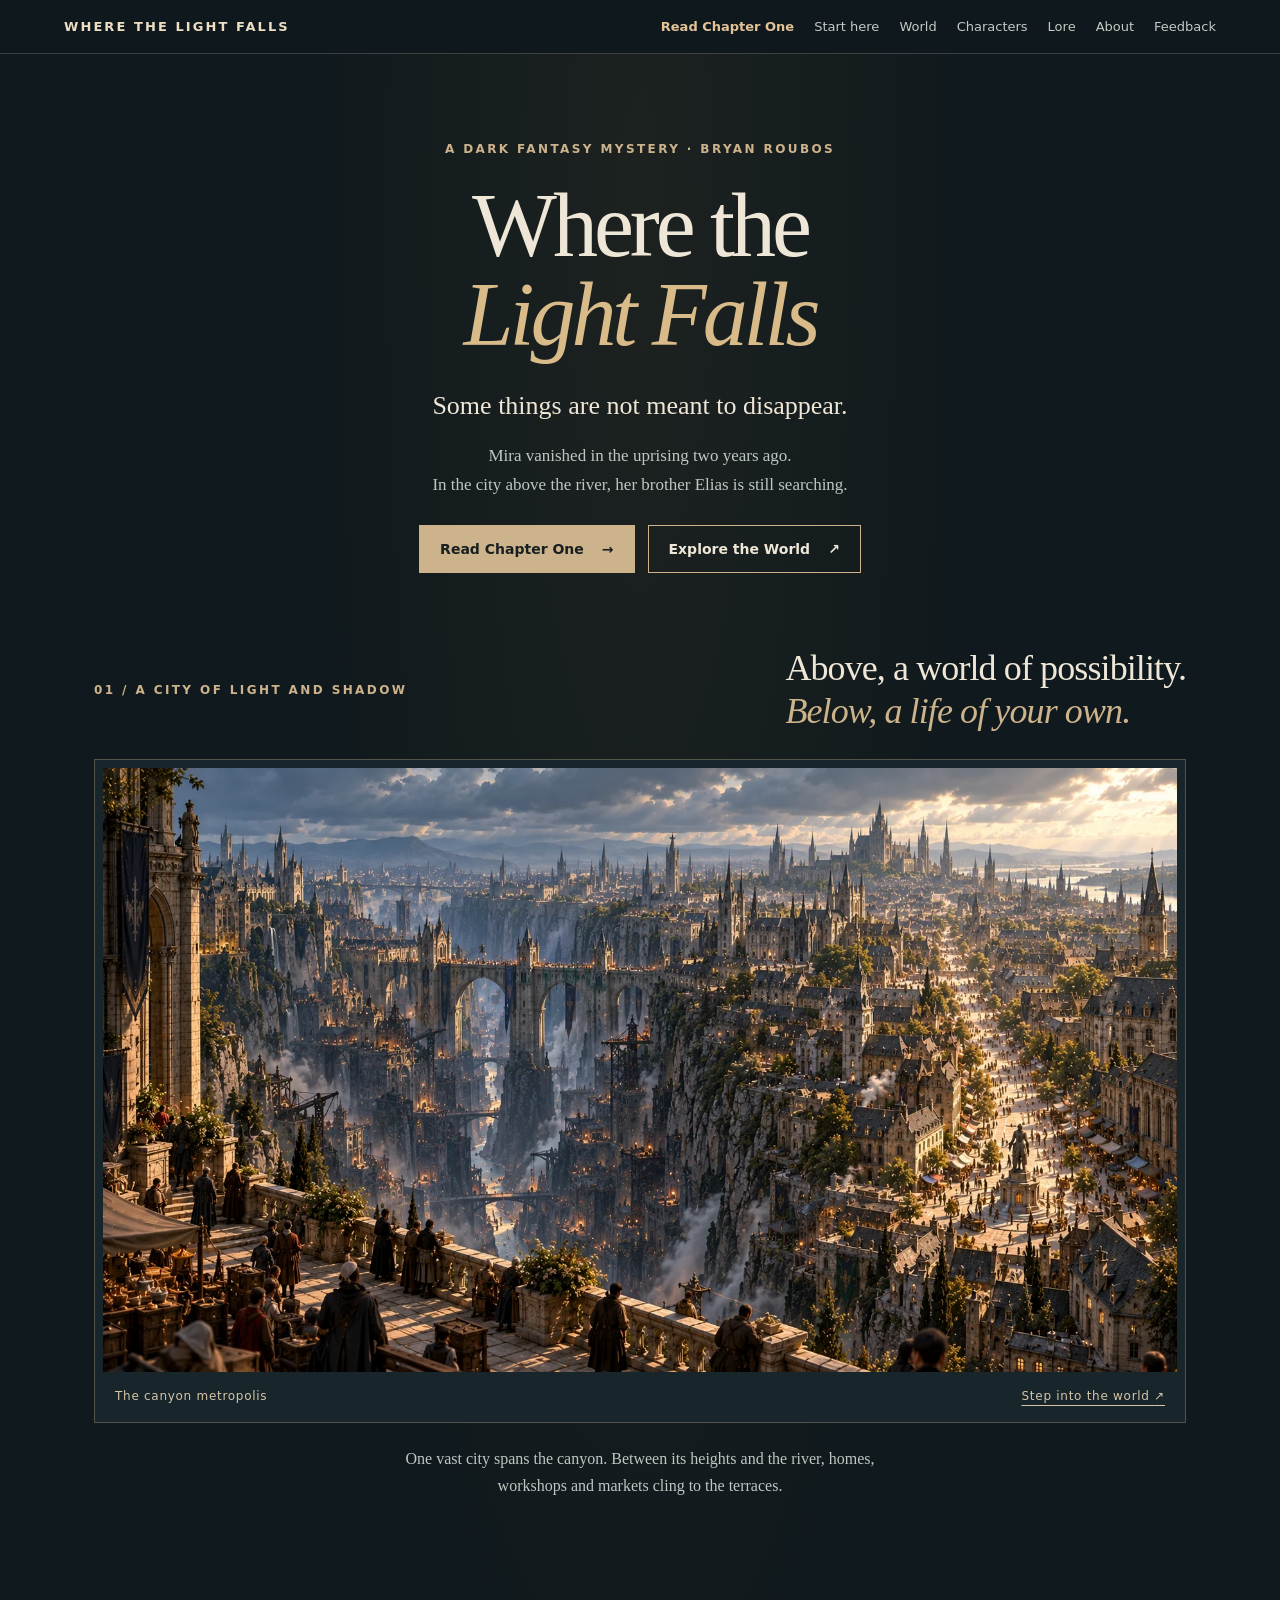
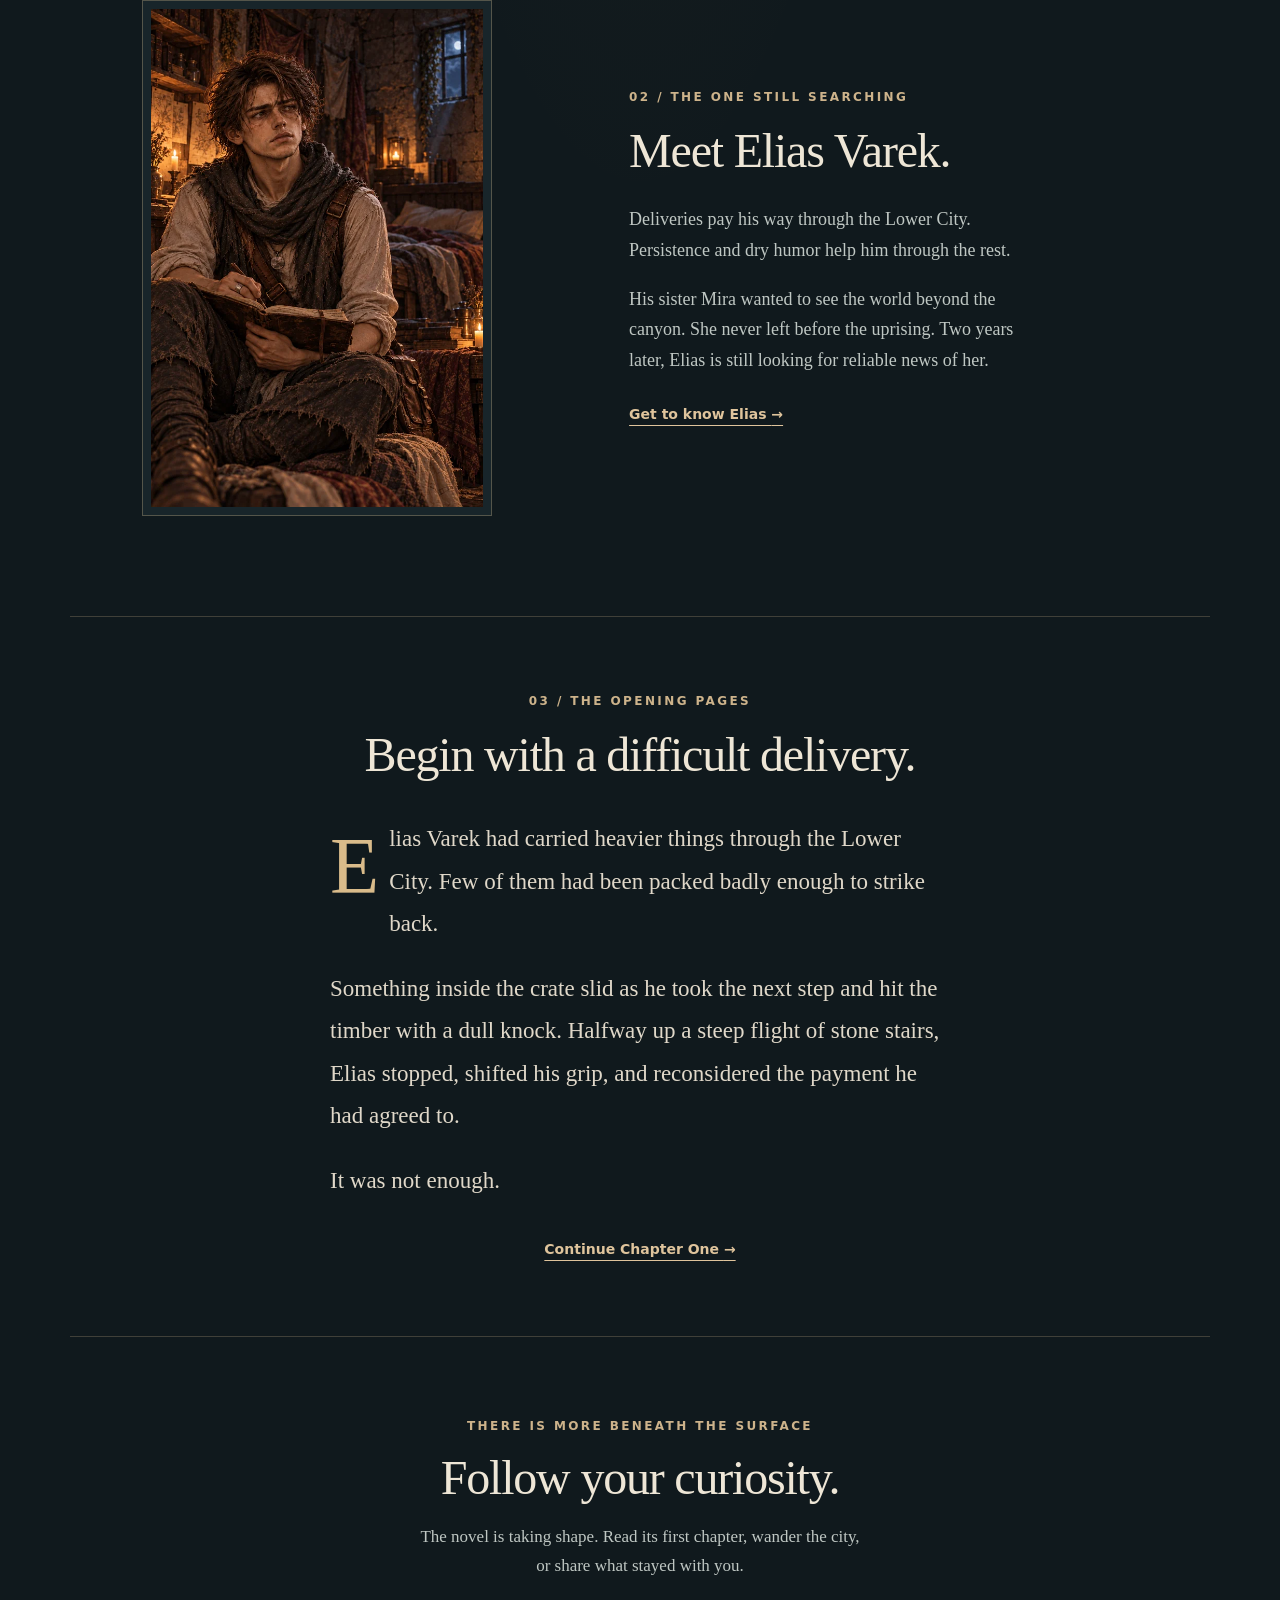
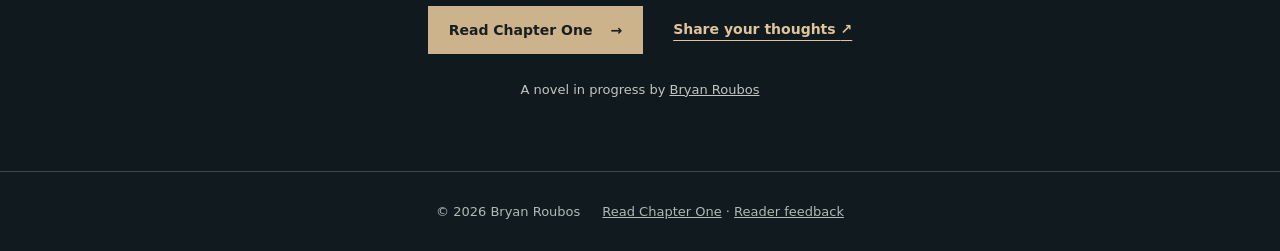
==== commit 70216822: "Redesign homepage with literary opening and approved cinematic artwork" ====
--- a/index.html
+++ b/index.html
@@ -8,7 +8,7 @@
 <meta name="theme-color" content="#111a1f">
 <link rel="canonical" href="https://bryanroubos.github.io/where-the-light-falls-site/">
 <meta property="og:url" content="https://bryanroubos.github.io/where-the-light-falls-site/">
-<meta property="og:image" content="https://bryanroubos.github.io/where-the-light-falls-site/assets/images/districts/deepwater-working-waterfront.png">
+<meta property="og:image" content="https://bryanroubos.github.io/where-the-light-falls-site/assets/images/districts/upper-city-grand-reveal-home.webp">
 <meta property="og:type" content="website">
 <meta property="og:title" content="Where the Light Falls — An Original Dark Fantasy Mystery">
 <meta property="og:description" content="Explore the city of Deepwater, meet Elias and Mira, and read Chapter One.">
--- a/styles.css
+++ b/styles.css
@@ -260,3 +260,271 @@
 .lore-landscape{margin:24px auto 30px;width:min(100%,900px)}
 .lore-landscape img{display:block;width:100%;max-height:none;height:auto;object-fit:contain}
 .lore-landscape figcaption{text-align:center;font:italic 14px/1.5 Georgia,serif;margin-top:9px;color:#827361}
+
+/* Character paintings retain their framing even when supplied in landscape format. */
+.character-gallery{grid-template-columns:repeat(auto-fit,minmax(min(100%,225px),1fr))}
+.character-image{object-fit:cover;object-position:center 27%;background:#18272b}
+.character-card:focus-visible,.tile:focus-visible{outline:3px solid #e3bd83;outline-offset:3px}
+@media(min-width:960px){.character-gallery{gap:clamp(16px,2vw,26px)}}
+@media(max-width:600px){.character-gallery{grid-template-columns:repeat(auto-fit,minmax(min(100%,155px),1fr));gap:13px}.character-card-copy{padding:14px}.character-card-copy h3{font-size:clamp(20px,5vw,25px)}}
+
+/* Illustrated homepage: larger Deepwater establishing view and readable cards. */
+.story-hero .hero-grid{display:grid;grid-template-columns:minmax(0,1fr);gap:clamp(24px,4vw,44px);align-items:start}
+.story-hero .hero-copy{max-width:960px}
+.story-hero .hero-lead{max-width:760px}
+.story-hero .canyon-visual{box-sizing:border-box;width:100%;max-width:none;min-height:0;max-height:none;aspect-ratio:16/8;border-radius:8px;justify-self:stretch;box-shadow:0 20px 50px #0006}
+.story-hero .canyon-hero-image{width:100%;height:100%;object-fit:cover;object-position:center 44%}
+.story-hero .canyon-visual-label{padding:64px 22px 20px;align-items:flex-start;text-align:left}
+.story-hero .canyon-visual-label strong{font-size:clamp(25px,3.5vw,39px)}
+.story-grid .feature-tile{padding:0 0 23px;min-height:0;overflow:hidden}
+.story-grid .feature-tile .feature-image{width:100%;height:auto;aspect-ratio:16/10;object-fit:cover;object-position:center 38%;display:block;margin-bottom:21px;border-bottom:1px solid #d1b18533}
+.story-grid .feature-tile .number,.story-grid .feature-tile h3,.story-grid .feature-tile p,.story-grid .feature-tile .tile-link{margin-left:23px;margin-right:23px}
+.story-grid .feature-tile h3{margin-top:14px}
+.story-grid .feature-tile .tile-link{margin-top:auto;padding-top:16px}
+.home-explore-tile{padding:0 0 23px;overflow:hidden;display:flex;flex-direction:column}
+.home-explore-image{width:100%;height:auto;aspect-ratio:16/10;object-fit:cover;display:block;margin-bottom:19px}
+.home-explore-tile small,.home-explore-tile h3,.home-explore-tile p{margin-left:22px;margin-right:22px}
+.home-explore-tile h3{margin-top:13px}
+@media(max-width:900px){
+.story-hero .hero-grid{grid-template-columns:minmax(0,1fr);gap:24px}
+.story-hero .canyon-visual{width:100%;max-width:none;aspect-ratio:16/9;min-height:0;max-height:none;justify-self:stretch;border-radius:8px}
+.story-grid{grid-template-columns:repeat(2,minmax(0,1fr))}
+}
+@media(max-width:640px){
+.story-hero .canyon-visual{width:100%;max-width:none;aspect-ratio:4/3;min-height:0;max-height:none;border-radius:6px}
+.story-hero .canyon-visual-label{padding:38px 15px 13px}
+.story-hero .canyon-visual-label strong{font-size:clamp(22px,6vw,30px)}
+.story-grid{grid-template-columns:1fr}
+.story-grid .feature-tile .feature-image,.home-explore-image{aspect-ratio:16/10}
+.header:has(.static-nav){display:flex;flex-direction:column;align-items:stretch;gap:10px}
+.header .static-nav{display:flex;position:static;width:100%;max-width:100%;overflow-x:auto;overscroll-behavior-inline:contain;scrollbar-width:thin;flex-wrap:nowrap;justify-content:flex-start;gap:8px;padding:4px 0 10px;background:transparent;box-shadow:none}
+.header .static-nav a{display:inline-flex;white-space:nowrap;flex:0 0 auto;align-items:center;min-height:44px;padding:9px 12px}
+.character-gallery{grid-template-columns:repeat(2,minmax(0,1fr));gap:12px}
+.character-card{min-width:0}
+.character-card-copy{padding:13px}
+.character-card-copy h3{font-size:clamp(18px,5vw,24px);overflow-wrap:anywhere}
+}
+@media(max-width:390px){.story-hero .canyon-visual{width:100%;max-width:none}.header .static-nav a{padding-inline:10px}}
+
+/* Curated editorial design: 2026 final visual selection. */
+.home-paths .feature-tile{padding:28px;min-height:240px}
+.home-paths .feature-tile .number,.home-paths .feature-tile h3,.home-paths .feature-tile p,.home-paths .feature-tile .tile-link{margin-left:0;margin-right:0}
+.home-paths .feature-tile h3{margin-top:16px}
+.atlas-intro{max-width:700px}
+.atlas-place{display:grid;grid-template-columns:minmax(0,1.35fr) minmax(250px,.8fr);gap:clamp(20px,4vw,64px);align-items:center;margin:36px 0 70px}
+.atlas-place figure{min-width:0;margin:0}
+.atlas-place figure img{display:block;width:100%;height:auto;max-height:640px;object-fit:contain}
+.atlas-place figcaption{font:italic 14px/1.5 Georgia,serif;text-align:center;color:#b9bcae;margin-top:12px}
+.atlas-place .atlas-text h2{font-size:clamp(29px,3.5vw,48px);line-height:1.12;margin:15px 0}
+.atlas-place .atlas-text p{font-size:17px;line-height:1.7;color:#cdd5ce}
+.atlas-place .atlas-text a{color:#e3bf8e}
+.atlas-place:nth-of-type(even){direction:rtl}
+.atlas-place:nth-of-type(even)>*{direction:ltr}
+@media(max-width:900px){.atlas-place{grid-template-columns:1fr;gap:17px;margin:35px 0 60px}.atlas-place:nth-of-type(even){direction:ltr}}
+@media(max-width:640px){.home-paths .story-grid{grid-template-columns:1fr}.home-paths .feature-tile{min-height:0;padding:23px}.atlas-place .atlas-text p{font-size:16px}.atlas-place figure img{max-height:none}}
+
+/* Hero refinement: the novel's opening stays dominant; Deepwater is a supporting image.
+   Avoid enlarging the source painting into a soft full-width banner. */
+@media (min-width:901px){
+  .story-hero .hero-grid{
+    grid-template-columns:minmax(0,1.12fr) minmax(0,.88fr);
+    align-items:center;
+    gap:clamp(32px,5vw,76px);
+  }
+  .story-hero .hero-copy{max-width:640px}
+  .story-hero .canyon-visual{
+    width:100%;
+    max-width:465px;
+    justify-self:end;
+    aspect-ratio:4/3;
+    border-radius:8px;
+  }
+}
+@media (min-width:641px) and (max-width:900px){
+  .story-hero .canyon-visual{
+    width:min(100%,520px);
+    max-width:520px;
+    aspect-ratio:16/10;
+    justify-self:center;
+    border-radius:8px;
+  }
+}
+@media (max-width:640px){
+  .story-hero .canyon-visual{
+    width:min(100%,400px);
+    max-width:400px;
+    aspect-ratio:4/3;
+    justify-self:center;
+    border-radius:7px;
+  }
+  .story-hero .canyon-visual-label{
+    padding:38px 15px 13px;
+  }
+}
+.story-hero .canyon-hero-image{object-fit:cover;object-position:50% 48%}
+
+/* 2026 reader experience: unified static navigation and inviting encyclopedia. */
+.header .mobile-nav{display:none!important}
+.header .desktop-nav{display:flex!important;position:static;align-items:center;flex-wrap:wrap;gap:clamp(10px,1.7vw,23px);padding:0;background:transparent;box-shadow:none}
+.header .desktop-nav a{display:inline-flex;align-items:center;min-height:44px;text-decoration:none}
+.header .desktop-nav .nav-feature{padding:9px 13px;border:1px solid #cdb38b77;border-radius:3px}
+.header:has(.desktop-nav){flex-direction:row;align-items:center;justify-content:space-between}
+.page-intro{max-width:78ch;font-size:clamp(17px,1.9vw,21px);line-height:1.75;color:#d4dad2;margin:15px 0 35px}
+.entry-guide{display:grid;grid-template-columns:repeat(3,minmax(0,1fr));gap:18px;margin-top:32px}
+.entry-guide section,.lore-start{background:linear-gradient(145deg,#25383a,#18272c);border:1px solid #b19b7455;padding:clamp(20px,3vw,30px)}
+.entry-guide h2{font:normal clamp(26px,3vw,35px)/1.2 Georgia,serif;margin:16px 0}
+.entry-guide p,.lore-start p{color:#c9d2cd}
+.entry-guide a,.lore-start a,.tile-action{color:#e9c998;font:600 14px/1.6 system-ui;text-decoration:none}
+.entry-guide a:hover,.lore-start a:hover,.tile-action:hover{text-decoration:underline}
+.lore-start{display:grid;grid-template-columns:1.2fr 1fr;gap:clamp(20px,4vw,60px);align-items:center;margin:40px 0 62px}
+.lore-start h2{font:normal clamp(26px,3.5vw,42px)/1.15 Georgia,serif;margin:10px 0 14px}
+.lore-start-links{display:flex;flex-direction:column;gap:12px}
+.lore-start-links a{display:block;padding:12px 16px;border-bottom:1px solid #cdb38b4d}
+.lore-category{margin:48px 0 62px}
+.lore-category-heading{display:flex;justify-content:space-between;gap:24px;align-items:baseline;border-bottom:1px solid #cdb38b5c;margin-bottom:23px;padding-bottom:8px}
+.lore-category-heading h2{font:normal clamp(28px,3.3vw,43px)/1.18 Georgia,serif;margin:0}
+.lore-category-heading p{max-width:430px;color:#bfcac3;margin:0}
+.lore-category .tile{display:flex;flex-direction:column;min-height:210px;transition:transform .2s,border-color .2s}
+.lore-category .tile:hover{transform:translateY(-3px)}
+.lore-category .tile .tile-action{margin-top:auto;padding-top:15px}
+.page-next{text-align:center;max-width:660px;margin:58px auto 12px;padding:25px 18px;border-top:1px solid #cdb38b55}
+.page-next p{font-size:19px;color:#dbe0d8}
+.page-next a:not(.btn){color:#e6c493}
+.breadcrumbs{margin:28px auto 0;color:#bfcbc5;font:13px/1.6 system-ui}
+.breadcrumbs a{color:#e2c293;text-decoration:none}
+.breadcrumbs span{margin:0 8px;color:#93a7a0}
+.lore-entry-hook{font-size:clamp(20px,2.6vw,27px);line-height:1.5;color:#564734;border-left:3px solid #987b54;padding-left:18px}
+.read-next{margin-top:35px;border-top:1px solid #b7ab97;padding-top:15px}
+.read-next p{line-height:2}
+.story-nudge{border-top:1px solid #b7ab97;margin-top:36px;padding-top:18px}
+@media(max-width:900px){.entry-guide{grid-template-columns:1fr}.lore-start{grid-template-columns:1fr}.lore-category-heading{display:block}.lore-category-heading p{margin-top:12px}}
+@media(max-width:760px){
+ .header:has(.desktop-nav){flex-direction:row;flex-wrap:nowrap;align-items:center}
+ .header .desktop-nav{display:none!important}
+ .header .mobile-nav{display:block!important;position:relative;flex:0 0 auto;font:14px/1.5 system-ui;color:#eee9dc}
+ .mobile-nav summary{cursor:pointer;list-style:none;padding:10px 13px;border:1px solid #cdb38b88;border-radius:4px;min-height:44px}
+ .mobile-nav summary::-webkit-details-marker{display:none}
+ .mobile-nav[open] nav{position:absolute;right:0;top:calc(100% + 12px);display:flex;flex-direction:column;width:min(82vw,280px);padding:12px;background:#142127;box-shadow:0 16px 40px #0009;border:1px solid #cdb38b65;z-index:50}
+ .mobile-nav nav a{padding:11px 10px;min-height:44px;text-decoration:none;color:#efdfc8;white-space:normal}
+ .mobile-nav nav a:hover{background:#2a3b3e}
+ .lore-category .grid{grid-template-columns:repeat(2,minmax(0,1fr))}
+}
+@media(max-width:550px){.lore-category .grid{grid-template-columns:1fr}.lore-start{padding:20px}.lore-category{margin:40px 0}.lore-category .tile{min-height:165px}}
+
+/* Home hero: editorial story/illustration balance and atmospheric contrast. */
+.story-hero{padding:clamp(48px,6vw,92px) 0 clamp(55px,6vw,90px);background:radial-gradient(ellipse at 78% 36%,rgba(109,123,115,.22),transparent 48%),linear-gradient(135deg,#18252b 3%,#22383b 58%,#131f25 100%)}
+.story-hero .hero-copy{min-width:0}
+.story-hero .hero-copy h1{font:normal clamp(44px,4.8vw,69px)/1.07 Georgia,serif;letter-spacing:-.048em;max-width:700px;margin:19px 0 25px;text-wrap:balance}
+.story-hero .hero-lead{max-width:55ch;font:normal clamp(19px,1.65vw,23px)/1.55 Georgia,serif;color:#f0e8dc;margin:0 0 15px}
+.story-hero .hero-second{max-width:54ch;font:normal 16px/1.7 system-ui;color:#cbd7d1;margin:0}
+.story-hero .hero-note{color:#b8c9c3;font:13px/1.6 system-ui!important;margin:20px 0 0}
+.story-hero .hero-note a{color:#e9cfaa}
+.story-hero .actions{margin-top:27px;align-items:center}
+.story-hero .actions .btn{min-height:46px;display:inline-flex;align-items:center;justify-content:center;gap:10px}
+.story-hero .hero-art-link{display:block;text-decoration:none;min-width:0;width:100%;max-width:455px;justify-self:end}
+.story-hero .hero-art-link:focus-visible{outline:3px solid #dfbd89;outline-offset:5px}
+.story-hero .hero-art-link .canyon-visual{width:100%;max-width:none;aspect-ratio:4/3;box-shadow:0 25px 75px #0b161c99;border:1px solid #c9ac8366;border-radius:9px;overflow:hidden}
+.story-hero .hero-art-link:hover .canyon-visual{border-color:#ddc49a}
+.story-hero .canyon-visual-label{padding:60px 23px 17px;background:linear-gradient(to top,rgba(8,19,24,.94),rgba(8,19,24,0));align-items:flex-start;text-align:left}
+.story-hero .canyon-visual-label strong{font-size:clamp(26px,2.8vw,37px);line-height:1.3;letter-spacing:.12em}
+.story-hero .canyon-visual-label small{font:13px/1.5 system-ui;color:#f0e0c9}
+@media(min-width:901px){
+ .story-hero .hero-grid{grid-template-columns:minmax(0,1.15fr) minmax(0,.85fr);align-items:center;gap:clamp(35px,5vw,75px)}
+ .story-hero .hero-art-link{max-width:455px}
+}
+@media(min-width:641px) and (max-width:900px){
+ .story-hero .hero-art-link{width:min(100%,550px);max-width:550px;justify-self:center}
+ .story-hero .hero-art-link .canyon-visual{aspect-ratio:16/10}
+}
+@media(max-width:640px){
+ .story-hero{padding:43px 0 55px}
+ .story-hero .hero-copy h1{font-size:clamp(39px,10vw,58px);margin:15px 0 18px}
+ .story-hero .hero-lead{font-size:19px;line-height:1.5}
+ .story-hero .hero-second{font-size:15px}
+ .story-hero .hero-art-link{width:min(100%,420px);max-width:420px;justify-self:center}
+ .story-hero .hero-art-link .canyon-visual{aspect-ratio:4/3}
+ .story-hero .actions{gap:10px}
+ .story-hero .canyon-visual-label{padding:43px 17px 13px}
+}
+
+/* The approved Middle Heights image is a portrait scene, not a district panorama.
+   Treat it as an intimate close-up, preserving its natural framing. */
+.atlas-place-portrait figure{
+  width:min(100%,440px);
+  justify-self:center;
+  padding:12px;
+  border:1px solid #b9a27e42;
+  border-radius:8px;
+  background:linear-gradient(145deg,#26383c,#17262b);
+}
+.atlas-place-portrait figure img{
+  display:block;
+  width:auto;
+  max-width:100%;
+  height:auto;
+  max-height:480px;
+  margin-inline:auto;
+  object-fit:contain;
+}
+.atlas-place-portrait .atlas-text{max-width:440px}
+@media(max-width:900px){
+  .atlas-place-portrait figure{width:min(100%,440px)}
+  .atlas-place-portrait figure img{max-height:510px}
+}
+@media(max-width:600px){
+  .atlas-place-portrait figure{width:min(100%,380px);padding:8px}
+  .atlas-place-portrait figure img{max-height:none;width:100%;height:auto}
+}
+
+/* Homepage only: a quiet literary opening, then the approved city reveal. */
+.literary-home{background:radial-gradient(ellipse at 50% 5%,#b58b4214,transparent 36%),#10191d;color:#eee6d6}
+.literary-home .shell{padding-left:24px;padding-right:24px}
+.literary-home h2{font-weight:normal;font-size:clamp(32px,4vw,48px);line-height:1.2;letter-spacing:-.025em;text-wrap:balance}
+.literary-home h2 em{color:#cdb38b;font-weight:normal}
+.opening{text-align:center;padding-top:clamp(44px,6vw,76px);padding-bottom:54px}
+.opening h1{font-weight:normal;font-size:clamp(57px,7.2vw,90px);line-height:.99;letter-spacing:-.045em;margin:25px 0}
+.opening h1 em{font-weight:normal;color:#d9bb8a}
+.opening-hook{font-size:clamp(20px,2.2vw,26px);margin:0 0 14px}
+.opening-premise{color:#bfc7c3;font-size:17px;line-height:1.7;margin:0 auto;max-width:52ch}
+.opening .actions{justify-content:center;margin-top:25px}
+.literary-home .btn{min-height:48px;display:inline-flex;gap:18px;align-items:center;justify-content:center}
+.literary-home .btn:hover{background:#e0c79e;color:#10191d}
+.reveal-heading{display:flex;justify-content:space-between;align-items:center;gap:30px;margin:20px 0 25px}
+.reveal-heading h2{font-size:clamp(25px,3vw,36px);margin:0}
+.city-reveal figure{margin:0;border:1px solid #cdb38b55;background:#18252a;padding:8px}
+.city-reveal figure img{display:block;width:100%;height:auto}
+.city-reveal figure a{display:block}
+.city-reveal figcaption{display:flex;justify-content:space-between;gap:16px;flex-wrap:wrap;padding:15px 12px 8px;font:12px/1.6 system-ui;letter-spacing:.06em;color:#d5c5aa}
+.city-reveal figcaption a{display:inline;text-underline-offset:5px}
+.reveal-note{font-size:16px;color:#bfc7c3;max-width:65ch;margin:22px auto 0;text-align:center}
+.elias-introduction{display:grid;grid-template-columns:minmax(0,.8fr) minmax(0,1fr);gap:clamp(36px,7vw,100px);align-items:center;margin-top:100px;margin-bottom:100px}
+.elias-introduction figure{margin:0;width:100%;max-width:350px;justify-self:center;padding:8px;border:1px solid #cdb38b55;background:#18252a}
+.elias-introduction img{display:block;width:100%;height:auto}
+.elias-introduction h2{margin:18px 0 25px}
+.elias-introduction p:not(.kicker){max-width:47ch;color:#bfc7c3;font-size:18px}
+.quiet-link{display:inline-block;color:#dfc49c;font:600 14px/1.7 system-ui;text-underline-offset:6px;padding:10px 0}
+.novel-excerpt{border-top:1px solid #cdb38b40;border-bottom:1px solid #cdb38b40;padding-top:65px;padding-bottom:65px;text-align:center}
+.novel-excerpt h2{margin:18px 0 35px}
+.novel-excerpt blockquote{text-align:left;max-width:620px;margin:0 auto 25px;font-size:clamp(19px,2.1vw,23px);line-height:1.85;color:#e0d8c9}
+.novel-excerpt blockquote p{margin:0 0 22px}
+.novel-excerpt blockquote p:first-child:first-letter{float:left;font-size:3.5em;line-height:1;padding:8px 10px 0 0;color:#d9bb8a}
+.continuation{text-align:center;padding-top:70px;padding-bottom:70px}
+.continuation h2{margin:16px 0}
+.continuation>p:not(.kicker){max-width:53ch;margin:0 auto;color:#bfc7c3}
+.continuation .actions{justify-content:center;align-items:center;gap:30px;margin:25px 0}
+.continuation .continuation-author{font:13px/1.7 system-ui}
+@media(max-width:650px){
+ .opening{padding-top:38px;padding-bottom:30px}
+ .opening .kicker{font-size:10px;letter-spacing:.14em}
+ .opening-premise br{display:none}
+ .opening .actions{gap:12px}
+ .reveal-heading{display:block;margin-top:25px}
+ .reveal-heading .kicker{margin-bottom:18px}
+ .city-reveal figure{padding:4px}
+ .city-reveal figcaption{padding:12px 7px 8px;font-size:11px}
+ .elias-introduction{grid-template-columns:1fr;margin-top:55px;margin-bottom:55px;gap:28px}
+ .elias-introduction figure{max-width:280px}
+ .elias-introduction h2{margin:14px 0 20px}
+ .novel-excerpt{padding-top:45px;padding-bottom:45px}
+ .continuation{padding-top:45px;padding-bottom:45px}
+}
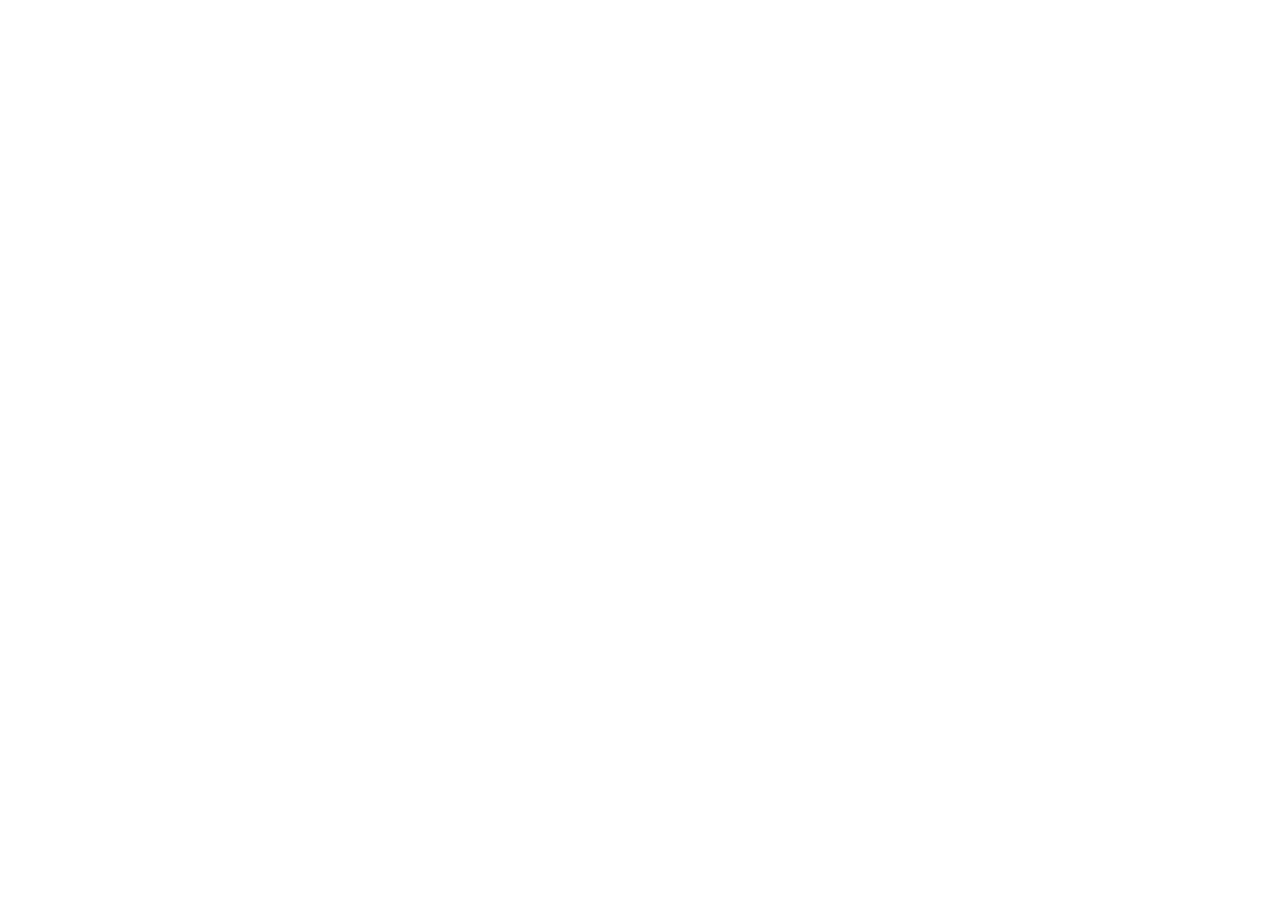
==== commit 8cad1d2d: "Redirect index.html to bryanroubos.com/where-the-light-falls" ====
--- a/index.html
+++ b/index.html
@@ -2,38 +2,14 @@
 <html lang="en">
 <head>
 <meta charset="utf-8">
-<meta name="viewport" content="width=device-width,initial-scale=1">
-<meta name="description" content="A sister missing for two years. A city divided by light and shadow. Discover Where the Light Falls and begin with Chapter One.">
-<meta name="google-site-verification" content="">
-<meta name="theme-color" content="#111a1f">
-<link rel="canonical" href="https://bryanroubos.github.io/where-the-light-falls-site/">
-<meta property="og:url" content="https://bryanroubos.github.io/where-the-light-falls-site/">
-<meta property="og:image" content="https://bryanroubos.github.io/where-the-light-falls-site/assets/images/districts/upper-city-grand-reveal-home.webp">
-<meta property="og:type" content="website">
-<meta property="og:title" content="Where the Light Falls — An Original Dark Fantasy Mystery">
-<meta property="og:description" content="Explore the city of Deepwater, meet Elias and Mira, and read Chapter One.">
-<title>Where the Light Falls — Read the First Chapter</title>
-<link rel="stylesheet" href="styles.css">
+<meta name="viewport" content="width=device-width, initial-scale=1">
+<meta name="robots" content="noindex, follow">
+<meta http-equiv="refresh" content="0;url=https://bryanroubos.com/where-the-light-falls">
+<link rel="canonical" href="https://bryanroubos.com/where-the-light-falls">
+<title>Where the Light Falls has moved</title>
+<script>window.location.replace("https://bryanroubos.com/where-the-light-falls");</script>
 </head>
 <body>
-<a class="skip" href="#app">Skip to main content</a>
-<header class="header">
-<a class="brand" href="index.html">WHERE THE LIGHT FALLS</a>
-<button class="menu" aria-expanded="false" aria-controls="nav" id="menu" type="button">Menu</button>
-<nav id="nav" class="nav" aria-label="Main navigation">
-<a class="nav-feature" href="chapter-one.html">Read Chapter One</a>
-<a href="discover.html">Start here</a>
-<a href="world.html">World</a>
-<a href="characters.html">Characters</a>
-<a href="lore.html">Lore</a>
-<a href="about.html">About</a>
-<a href="feedback.html">Feedback</a>
-</nav>
-</header>
-<main id="app" tabindex="-1">
-<noscript><section class="shell section"><h1>Where the Light Falls</h1><p>A novel-first dark fantasy mystery. <a href="chapter-one.html">Read Chapter One</a> or <a href="feedback.html">send your reactions</a>.</p></section></noscript>
-</main>
-<footer class="footer"><span>© 2026 Bryan Roubos</span><span><a href="chapter-one.html">Read Chapter One</a> · <a href="feedback.html">Reader feedback</a></span></footer>
-<script src="app.js"></script>
+<p>Where the Light Falls has moved to <a href="https://bryanroubos.com/where-the-light-falls">https://bryanroubos.com/where-the-light-falls</a>.</p>
 </body>
-</html>+</html>
